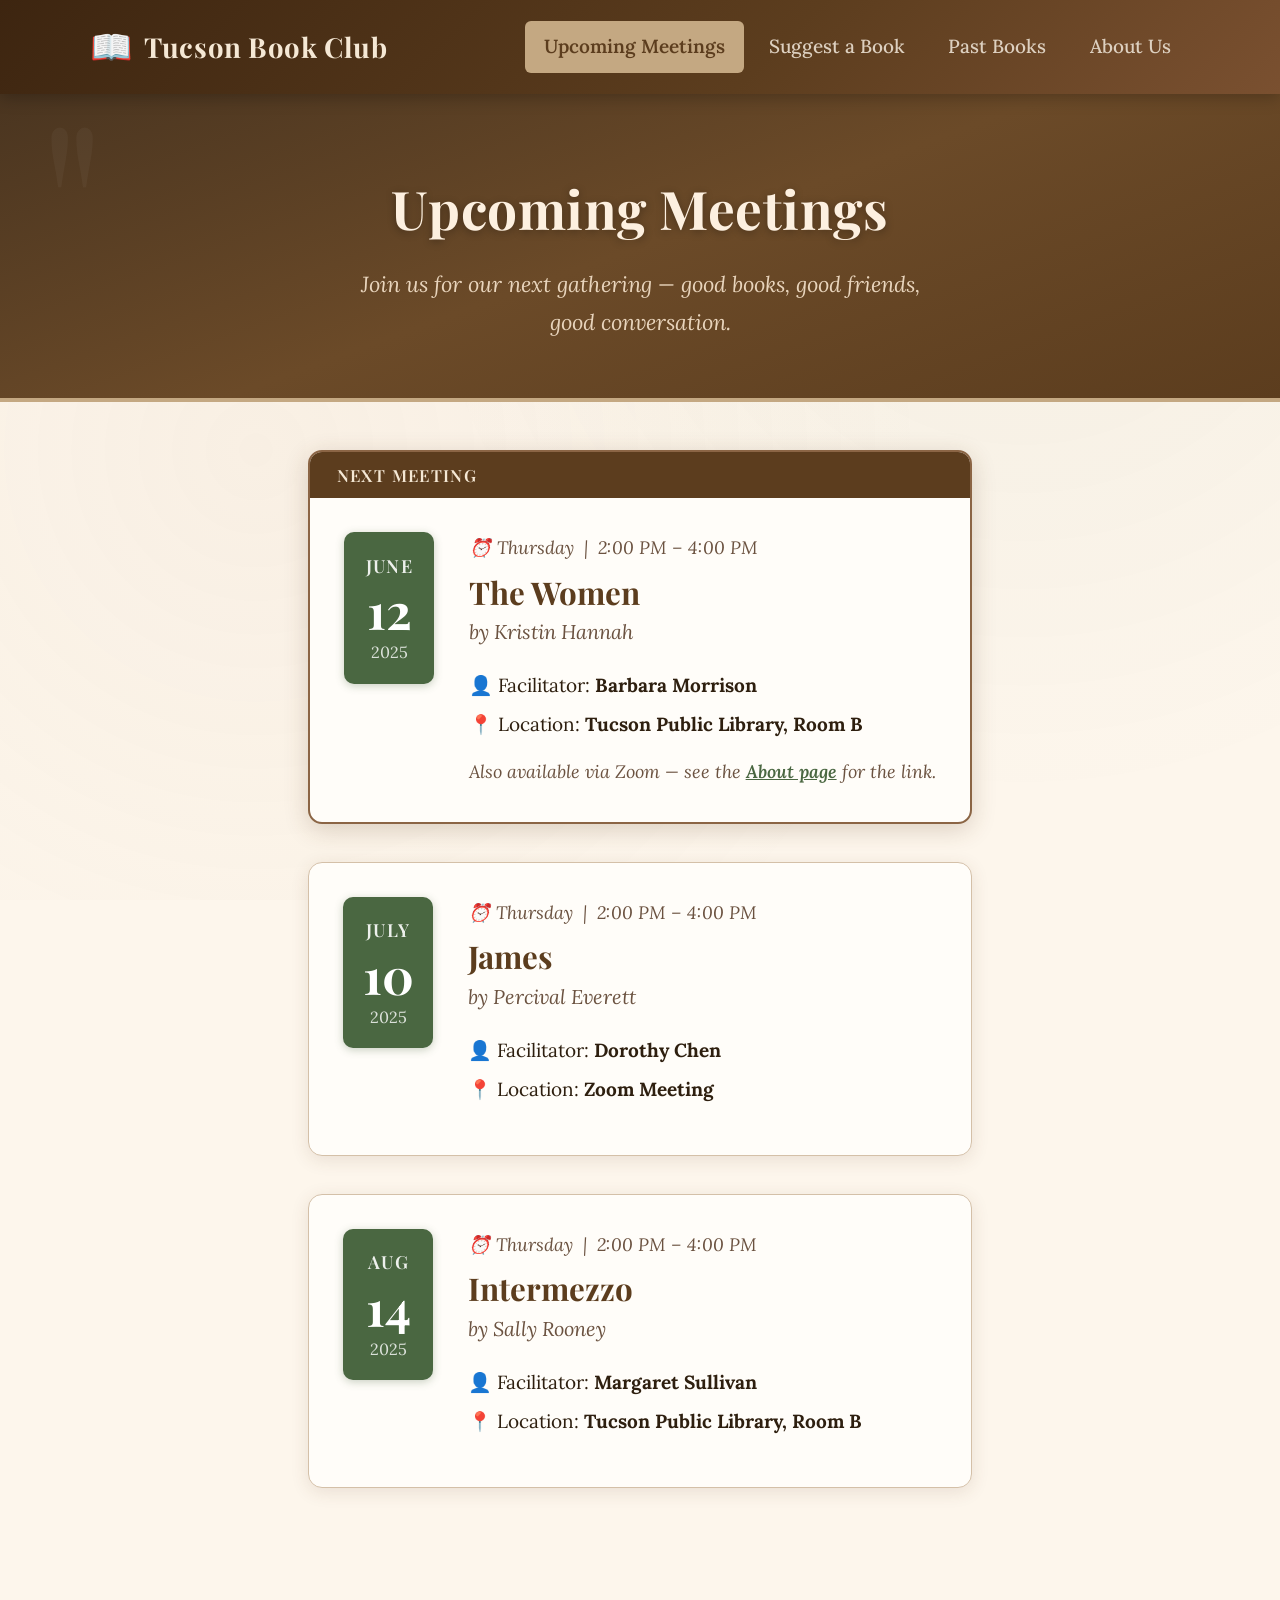
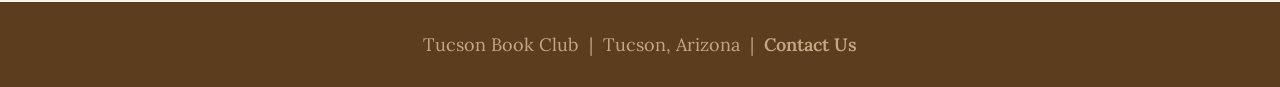
==== index.html @ 7ea1a1c6 "Update index.html" ====
<!DOCTYPE html>
<html lang="en">
<head>
  <meta charset="UTF-8" />
  <meta name="viewport" content="width=device-width, initial-scale=1.0" />
  <title>Tucson Book Club</title>
  <link rel="stylesheet" href="style.css" />
  <link href="https://fonts.googleapis.com/css2?family=Playfair+Display:wght@400;600;700&family=Lora:ital,wght@0,400;0,500;1,400&display=swap" rel="stylesheet" />
</head>
<body>

  <!-- NAVIGATION -->
  <header>
    <div class="header-inner">
      <div class="logo">
        <span class="logo-icon">📖</span>
        <span class="logo-text">Tucson Book Club</span>
      </div>
      <nav>
        <a href="index.html" class="nav-link active">Upcoming Meetings</a>
        <a href="suggest.html" class="nav-link">Suggest a Book</a>
        <a href="archive.html" class="nav-link">Past Books</a>
        <a href="about.html" class="nav-link">About Us</a>
      </nav>
    </div>
  </header>

  <!-- HERO -->
  <section class="hero">
    <h1>Upcoming Meetings</h1>
    <p class="hero-sub">Join us for our next gathering — good books, good friends, good conversation.</p>
  </section>

  <!-- MEETINGS -->
  <main class="container">

    <div class="meeting-card featured">
      <div class="meeting-badge">Next Meeting</div>
      <div class="meeting-body">
        <div class="meeting-date-block">
          <span class="meeting-month">June</span>
          <span class="meeting-day">12</span>
          <span class="meeting-year">2025</span>
        </div>
        <div class="meeting-details">
          <div class="meeting-time">⏰ Thursday &nbsp;|&nbsp; 2:00 PM – 4:00 PM</div>
          <h2 class="book-title">The Women</h2>
          <p class="book-author">by Kristin Hannah</p>
          <div class="meeting-meta">
            <span class="meta-item">👤 Facilitator: <strong>Barbara Morrison</strong></span>
            <span class="meta-item">📍 Location: <strong>Tucson Public Library, Room B</strong></span>
          </div>
          <p class="meeting-note">Also available via Zoom — see the <a href="about.html">About page</a> for the link.</p>
        </div>
      </div>
    </div>

    <div class="meeting-card">
      <div class="meeting-body">
        <div class="meeting-date-block">
          <span class="meeting-month">July</span>
          <span class="meeting-day">10</span>
          <span class="meeting-year">2025</span>
        </div>
        <div class="meeting-details">
          <div class="meeting-time">⏰ Thursday &nbsp;|&nbsp; 2:00 PM – 4:00 PM</div>
          <h2 class="book-title">James</h2>
          <p class="book-author">by Percival Everett</p>
          <div class="meeting-meta">
            <span class="meta-item">👤 Facilitator: <strong>Dorothy Chen</strong></span>
            <span class="meta-item">📍 Location: <strong>Zoom Meeting</strong></span>
          </div>
        </div>
      </div>
    </div>

    <div class="meeting-card">
      <div class="meeting-body">
        <div class="meeting-date-block">
          <span class="meeting-month">Aug</span>
          <span class="meeting-day">14</span>
          <span class="meeting-year">2025</span>
        </div>
        <div class="meeting-details">
          <div class="meeting-time">⏰ Thursday &nbsp;|&nbsp; 2:00 PM – 4:00 PM</div>
          <h2 class="book-title">Intermezzo</h2>
          <p class="book-author">by Sally Rooney</p>
          <div class="meeting-meta">
            <span class="meta-item">👤 Facilitator: <strong>Margaret Sullivan</strong></span>
            <span class="meta-item">📍 Location: <strong>Tucson Public Library, Room B</strong></span>
          </div>
        </div>
      </div>
    </div>

  </main>

  <footer>
    <p>Tucson Book Club &nbsp;|&nbsp; Tucson, Arizona &nbsp;|&nbsp; <a href="about.html">Contact Us</a></p>
  </footer>

  <script src="active-nav.js"></script>
</body>
</html>
---- style.css ----
/* =============================================
   THE PAGE TURNERS BOOK CLUB — STYLESHEET
   Warm, elegant, senior-friendly design
   Large type, high contrast, generous spacing
   ============================================= */

/* --- Google Fonts fallback --- */
@import url('https://fonts.googleapis.com/css2?family=Playfair+Display:wght@400;600;700&family=Lora:ital,wght@0,400;0,500;1,400&display=swap');

/* --- CSS Variables --- */
:root {
  --cream:       #fdf6ec;
  --warm-white:  #fffdf9;
  --tan:         #e8d9c0;
  --brown-light: #c4a882;
  --brown:       #8b6545;
  --brown-dark:  #5c3d1e;
  --green:       #4a6741;
  --green-light: #dde8db;
  --text-main:   #2e1f0f;
  --text-muted:  #6b5240;
  --border:      #d4c0a8;
  --shadow:      rgba(92, 61, 30, 0.12);
  --font-display: 'Playfair Display', Georgia, serif;
  --font-body:    'Lora', Georgia, serif;
}

/* --- Reset & Base --- */
*, *::before, *::after { box-sizing: border-box; margin: 0; padding: 0; }

html {
  font-size: 19px; /* Larger base size for seniors */
  scroll-behavior: smooth;
}

body {
  font-family: var(--font-body);
  background-color: var(--cream);
  color: var(--text-main);
  line-height: 1.75;
  min-height: 100vh;
  display: flex;
  flex-direction: column;
}

/* Background texture */
body::before {
  content: '';
  position: fixed;
  inset: 0;
  background-image:
    radial-gradient(circle at 20% 50%, rgba(196,168,130,0.08) 0%, transparent 60%),
    radial-gradient(circle at 80% 20%, rgba(74,103,65,0.05) 0%, transparent 50%);
  pointer-events: none;
  z-index: 0;
}

main, header, footer, section {
  position: relative;
  z-index: 1;
}

/* --- Header / Navigation --- */
header {
  background: var(--brown-dark);
  background-image: linear-gradient(135deg, #3d2510 0%, #5c3d1e 60%, #7a5030 100%);
  padding: 0 2rem;
  box-shadow: 0 3px 16px rgba(0,0,0,0.25);
  position: sticky;
  top: 0;
  z-index: 100;
}

.header-inner {
  max-width: 1100px;
  margin: 0 auto;
  display: flex;
  align-items: center;
  justify-content: space-between;
  gap: 1rem;
  flex-wrap: wrap;
  padding: 0.9rem 0;
}

.logo {
  display: flex;
  align-items: center;
  gap: 0.6rem;
}

.logo-icon { font-size: 1.8rem; }

.logo-text {
  font-family: var(--font-display);
  font-size: 1.45rem;
  font-weight: 700;
  color: #f5e8d5;
  letter-spacing: 0.02em;
  white-space: nowrap;
}

nav {
  display: flex;
  flex-wrap: wrap;
  gap: 0.3rem;
}

.nav-link {
  font-family: var(--font-body);
  font-size: 1rem;
  font-weight: 500;
  color: #ddd0c0;
  text-decoration: none;
  padding: 0.5rem 1rem;
  border-radius: 6px;
  transition: background 0.2s, color 0.2s;
  white-space: nowrap;
}

.nav-link:hover {
  background: rgba(255,255,255,0.15);
  color: #fff;
}

.nav-link.active {
  background: var(--brown-light);
  color: var(--brown-dark);
  font-weight: 600;
}

/* --- Hero Banner --- */
.hero {
  background: linear-gradient(160deg, #4a3520 0%, #6b4a28 50%, #5c3d1e 100%);
  color: #fdf0e0;
  text-align: center;
  padding: 3.5rem 2rem 3rem;
  border-bottom: 4px solid var(--brown-light);
  position: relative;
  overflow: hidden;
}

.hero::before {
  content: '"';
  position: absolute;
  top: -0.5rem;
  left: 2rem;
  font-family: var(--font-display);
  font-size: 12rem;
  color: rgba(255,255,255,0.04);
  line-height: 1;
  pointer-events: none;
}

.hero h1 {
  font-family: var(--font-display);
  font-size: 2.8rem;
  font-weight: 700;
  letter-spacing: 0.01em;
  margin-bottom: 0.6rem;
  text-shadow: 0 2px 8px rgba(0,0,0,0.3);
}

.hero-sub {
  font-size: 1.15rem;
  color: #e8d4bc;
  font-style: italic;
  max-width: 600px;
  margin: 0 auto;
}

/* --- Container --- */
.container {
  max-width: 900px;
  margin: 0 auto;
  padding: 2.5rem 2rem 4rem;
  flex: 1;
}

/* --- Meeting Cards --- */
.meeting-card {
  background: var(--warm-white);
  border: 1.5px solid var(--border);
  border-radius: 14px;
  margin-bottom: 2rem;
  box-shadow: 0 4px 18px var(--shadow);
  overflow: hidden;
  transition: box-shadow 0.2s, transform 0.2s;
}

.meeting-card:hover {
  box-shadow: 0 8px 28px rgba(92,61,30,0.18);
  transform: translateY(-2px);
}

.meeting-card.featured {
  border-color: var(--brown);
  border-width: 2px;
  box-shadow: 0 6px 24px rgba(92,61,30,0.2);
}

.meeting-badge {
  background: var(--brown-dark);
  color: #f5e8d5;
  font-family: var(--font-display);
  font-size: 0.88rem;
  font-weight: 600;
  letter-spacing: 0.08em;
  text-transform: uppercase;
  padding: 0.45rem 1.4rem;
}

.meeting-body {
  display: flex;
  gap: 1.8rem;
  padding: 1.8rem;
  align-items: flex-start;
}

.meeting-date-block {
  background: var(--green);
  color: white;
  border-radius: 10px;
  min-width: 90px;
  text-align: center;
  padding: 0.9rem 0.7rem;
  flex-shrink: 0;
  box-shadow: 0 2px 8px rgba(74,103,65,0.3);
}

.meeting-month {
  display: block;
  font-family: var(--font-display);
  font-size: 0.95rem;
  font-weight: 600;
  text-transform: uppercase;
  letter-spacing: 0.08em;
  opacity: 0.9;
}

.meeting-day {
  display: block;
  font-family: var(--font-display);
  font-size: 2.6rem;
  font-weight: 700;
  line-height: 1;
  margin: 0.2rem 0;
}

.meeting-year {
  display: block;
  font-size: 0.85rem;
  opacity: 0.8;
}

.meeting-details { flex: 1; }

.meeting-time {
  font-size: 0.95rem;
  color: var(--text-muted);
  margin-bottom: 0.5rem;
  font-style: italic;
}

.book-title {
  font-family: var(--font-display);
  font-size: 1.65rem;
  font-weight: 700;
  color: var(--brown-dark);
  line-height: 1.2;
  margin-bottom: 0.2rem;
}

.book-author {
  font-size: 1.05rem;
  color: var(--text-muted);
  font-style: italic;
  margin-bottom: 1rem;
}

.meeting-meta {
  display: flex;
  flex-direction: column;
  gap: 0.3rem;
  margin-bottom: 0.8rem;
}

.meta-item {
  font-size: 1rem;
  color: var(--text-main);
}

.meeting-note {
  font-size: 0.95rem;
  color: var(--text-muted);
  font-style: italic;
}

.meeting-note a {
  color: var(--green);
  font-weight: 600;
}

/* --- Suggest Form --- */
.form-card {
  background: var(--warm-white);
  border: 1.5px solid var(--border);
  border-radius: 14px;
  padding: 2.5rem;
  box-shadow: 0 4px 18px var(--shadow);
  margin-bottom: 3rem;
}

.form-intro {
  font-size: 1.05rem;
  color: var(--text-muted);
  margin-bottom: 2rem;
  padding-bottom: 1.5rem;
  border-bottom: 1px solid var(--border);
}

.required-star { color: #b33; font-weight: 700; }

.form-group {
  margin-bottom: 1.6rem;
}

label {
  display: block;
  font-size: 1.05rem;
  font-weight: 600;
  color: var(--brown-dark);
  margin-bottom: 0.5rem;
  font-family: var(--font-display);
}

input[type="text"],
textarea {
  width: 100%;
  padding: 0.85rem 1.1rem;
  font-family: var(--font-body);
  font-size: 1.05rem;
  color: var(--text-main);
  background: var(--cream);
  border: 2px solid var(--border);
  border-radius: 8px;
  transition: border-color 0.2s, box-shadow 0.2s;
  line-height: 1.6;
}

input[type="text"]:focus,
textarea:focus {
  outline: none;
  border-color: var(--brown);
  box-shadow: 0 0 0 3px rgba(139,101,69,0.15);
}

textarea { resize: vertical; }

.btn-primary {
  display: inline-block;
  background: var(--brown-dark);
  color: #f5e8d5;
  font-family: var(--font-display);
  font-size: 1.15rem;
  font-weight: 600;
  padding: 0.9rem 2.2rem;
  border: none;
  border-radius: 8px;
  cursor: pointer;
  transition: background 0.2s, transform 0.15s, box-shadow 0.2s;
  box-shadow: 0 3px 10px rgba(92,61,30,0.25);
  letter-spacing: 0.02em;
}

.btn-primary:hover {
  background: #3d2510;
  transform: translateY(-1px);
  box-shadow: 0 5px 16px rgba(92,61,30,0.3);
}

.btn-secondary {
  display: inline-block;
  background: var(--green);
  color: white;
  font-family: var(--font-display);
  font-size: 1.05rem;
  font-weight: 600;
  padding: 0.75rem 1.8rem;
  border: none;
  border-radius: 8px;
  cursor: pointer;
  margin-top: 1rem;
  transition: background 0.2s;
}

.btn-secondary:hover { background: var(--green-dark, #3a5632); }

/* Success box */
.success-box {
  text-align: center;
  padding: 2rem 1rem;
}
.success-icon { font-size: 3rem; margin-bottom: 0.5rem; }
.success-box h2 {
  font-family: var(--font-display);
  font-size: 1.8rem;
  color: var(--brown-dark);
  margin-bottom: 0.6rem;
}
.success-box p { font-size: 1.05rem; color: var(--text-muted); }

/* Suggestions list */
.suggestions-section { margin-top: 1rem; }

.section-title {
  font-family: var(--font-display);
  font-size: 1.6rem;
  color: var(--brown-dark);
  margin-bottom: 0.5rem;
}

.section-note {
  color: var(--text-muted);
  font-style: italic;
  margin-bottom: 1.5rem;
  font-size: 1rem;
}

.suggestion-item {
  background: var(--warm-white);
  border: 1.5px solid var(--border);
  border-radius: 10px;
  padding: 1.2rem 1.5rem;
  margin-bottom: 1rem;
  box-shadow: 0 2px 8px var(--shadow);
}

.suggestion-item h3 {
  font-family: var(--font-display);
  font-size: 1.2rem;
  color: var(--brown-dark);
  margin-bottom: 0.2rem;
}

.suggestion-item .s-author {
  font-style: italic;
  color: var(--text-muted);
  margin-bottom: 0.4rem;
}

.suggestion-item .s-notes {
  font-size: 0.95rem;
  color: var(--text-main);
  border-top: 1px solid var(--border);
  padding-top: 0.6rem;
  margin-top: 0.6rem;
}

.suggestion-item .s-suggested-by {
  font-size: 0.88rem;
  color: var(--text-muted);
  margin-top: 0.4rem;
}

/* --- Archive --- */
.archive-year-group { margin-bottom: 3rem; }

.year-heading {
  font-family: var(--font-display);
  font-size: 2rem;
  color: var(--brown-dark);
  border-bottom: 3px solid var(--brown-light);
  padding-bottom: 0.5rem;
  margin-bottom: 1.5rem;
}

.archive-grid {
  display: grid;
  grid-template-columns: repeat(auto-fill, minmax(260px, 1fr));
  gap: 1.2rem;
}

.archive-card {
  background: var(--warm-white);
  border: 1.5px solid var(--border);
  border-radius: 12px;
  padding: 1.4rem 1.6rem;
  box-shadow: 0 2px 10px var(--shadow);
  transition: box-shadow 0.2s, transform 0.2s;
}

.archive-card:hover {
  box-shadow: 0 5px 18px rgba(92,61,30,0.18);
  transform: translateY(-2px);
}

.archive-month {
  font-size: 0.88rem;
  text-transform: uppercase;
  letter-spacing: 0.07em;
  color: var(--green);
  font-weight: 600;
  margin-bottom: 0.4rem;
}

.archive-title {
  font-family: var(--font-display);
  font-size: 1.15rem;
  color: var(--brown-dark);
  margin-bottom: 0.2rem;
  line-height: 1.3;
}

.archive-author {
  font-style: italic;
  color: var(--text-muted);
  font-size: 0.95rem;
  margin-bottom: 0.5rem;
}

.archive-facilitator {
  font-size: 0.88rem;
  color: var(--text-muted);
  border-top: 1px solid var(--border);
  padding-top: 0.5rem;
  margin-top: 0.5rem;
}

/* --- About Page --- */
.about-section {
  margin-bottom: 3rem;
}

.about-text p {
  margin-bottom: 1.1rem;
  font-size: 1.05rem;
  max-width: 760px;
  line-height: 1.85;
}

/* Zoom card */
.zoom-card {
  background: linear-gradient(135deg, #4a6741, #3a5632);
  color: white;
  border-radius: 14px;
  padding: 2rem 2.2rem;
  display: flex;
  align-items: center;
  gap: 1.8rem;
  margin-bottom: 3rem;
  box-shadow: 0 6px 20px rgba(74,103,65,0.3);
}

.zoom-icon { font-size: 3rem; flex-shrink: 0; }

.zoom-info h2 {
  font-family: var(--font-display);
  font-size: 1.5rem;
  margin-bottom: 0.4rem;
}

.zoom-info p {
  font-size: 1rem;
  opacity: 0.9;
  margin-bottom: 1rem;
}

.zoom-link-btn {
  display: inline-block;
  background: white;
  color: #3a5632;
  font-family: var(--font-display);
  font-size: 1.05rem;
  font-weight: 700;
  padding: 0.75rem 1.6rem;
  border-radius: 8px;
  text-decoration: none;
  transition: background 0.2s, transform 0.15s;
  box-shadow: 0 2px 8px rgba(0,0,0,0.15);
}

.zoom-link-btn:hover {
  background: #f0fde8;
  transform: translateY(-1px);
}

.zoom-id {
  margin-top: 0.8rem !important;
  font-size: 0.95rem !important;
  opacity: 0.85;
}

/* Contact grid */
.contact-grid {
  display: grid;
  grid-template-columns: repeat(auto-fill, minmax(250px, 1fr));
  gap: 1.5rem;
  margin-top: 1.5rem;
}

.contact-card {
  background: var(--warm-white);
  border: 1.5px solid var(--border);
  border-radius: 14px;
  padding: 1.8rem;
  text-align: center;
  box-shadow: 0 4px 14px var(--shadow);
  transition: box-shadow 0.2s, transform 0.2s;
}

.contact-card:hover {
  box-shadow: 0 6px 22px rgba(92,61,30,0.18);
  transform: translateY(-2px);
}

.contact-avatar {
  width: 68px;
  height: 68px;
  background: var(--brown-dark);
  color: #f5e8d5;
  border-radius: 50%;
  display: flex;
  align-items: center;
  justify-content: center;
  font-family: var(--font-display);
  font-size: 1.4rem;
  font-weight: 700;
  margin: 0 auto 1rem;
  box-shadow: 0 3px 10px rgba(92,61,30,0.25);
}

.contact-name {
  font-family: var(--font-display);
  font-size: 1.2rem;
  color: var(--brown-dark);
  margin-bottom: 0.2rem;
}

.contact-role {
  font-size: 0.9rem;
  color: var(--text-muted);
  font-style: italic;
  margin-bottom: 0.8rem;
}

.contact-email {
  display: block;
  color: var(--green);
  font-weight: 600;
  text-decoration: none;
  font-size: 0.95rem;
  word-break: break-all;
  margin-bottom: 0.4rem;
}

.contact-email:hover { text-decoration: underline; }

.contact-phone {
  font-size: 1rem;
  color: var(--text-main);
  margin-top: 0.3rem;
}

/* --- Footer --- */
footer {
  background: var(--brown-dark);
  color: #c4a882;
  text-align: center;
  padding: 1.4rem 2rem;
  font-size: 0.95rem;
  margin-top: auto;
}

footer a {
  color: var(--brown-light);
  text-decoration: none;
  font-weight: 600;
}

footer a:hover { text-decoration: underline; }

/* --- Links --- */
a { color: var(--brown); }

/* --- Responsive --- */
@media (max-width: 700px) {
  html { font-size: 18px; }

  .header-inner { flex-direction: column; align-items: flex-start; }

  nav { gap: 0.2rem; }
  .nav-link { font-size: 0.92rem; padding: 0.45rem 0.75rem; }

  .hero h1 { font-size: 2rem; }

  .meeting-body { flex-direction: column; gap: 1rem; }
  .meeting-date-block { min-width: unset; width: 90px; }

  .zoom-card { flex-direction: column; text-align: center; }

  .form-card { padding: 1.5rem; }

  .container { padding: 1.5rem 1rem 3rem; }
}

@media (max-width: 480px) {
  .logo-text { font-size: 1.2rem; }
  .hero h1 { font-size: 1.7rem; }
}
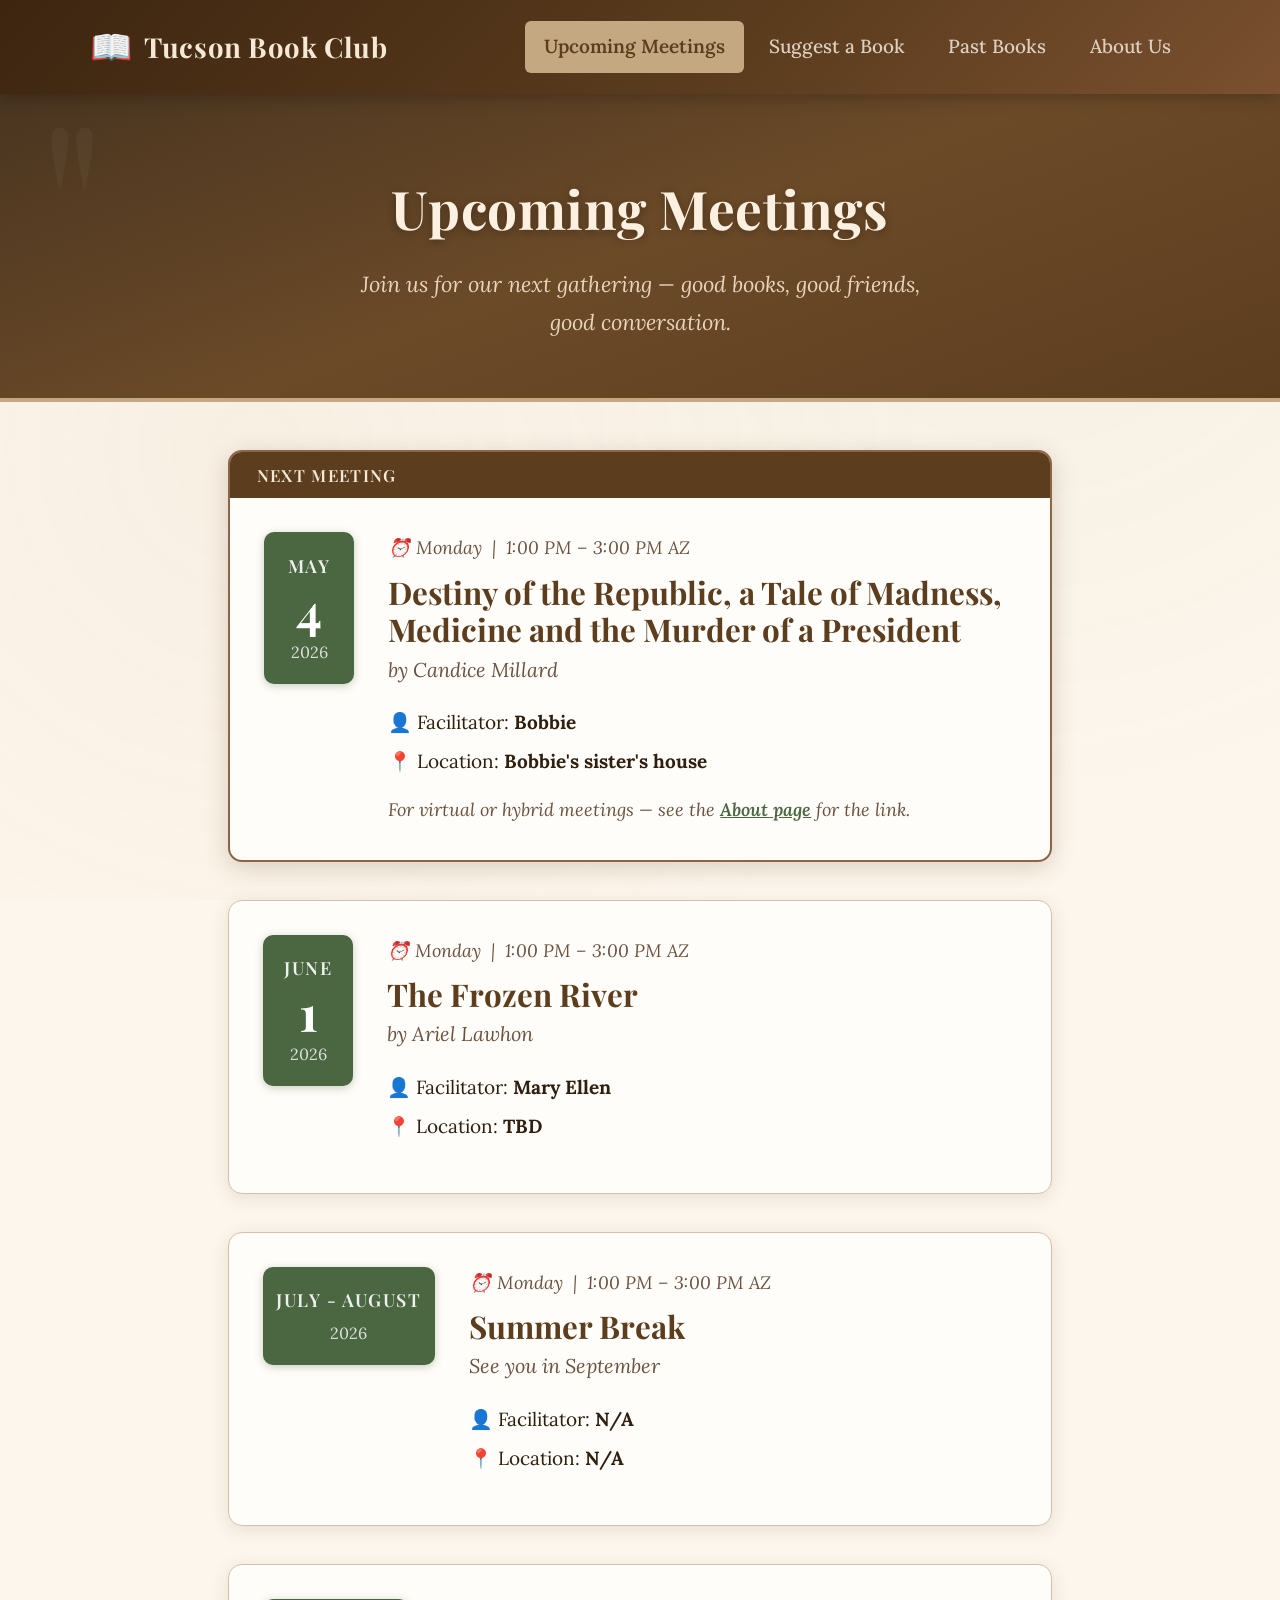
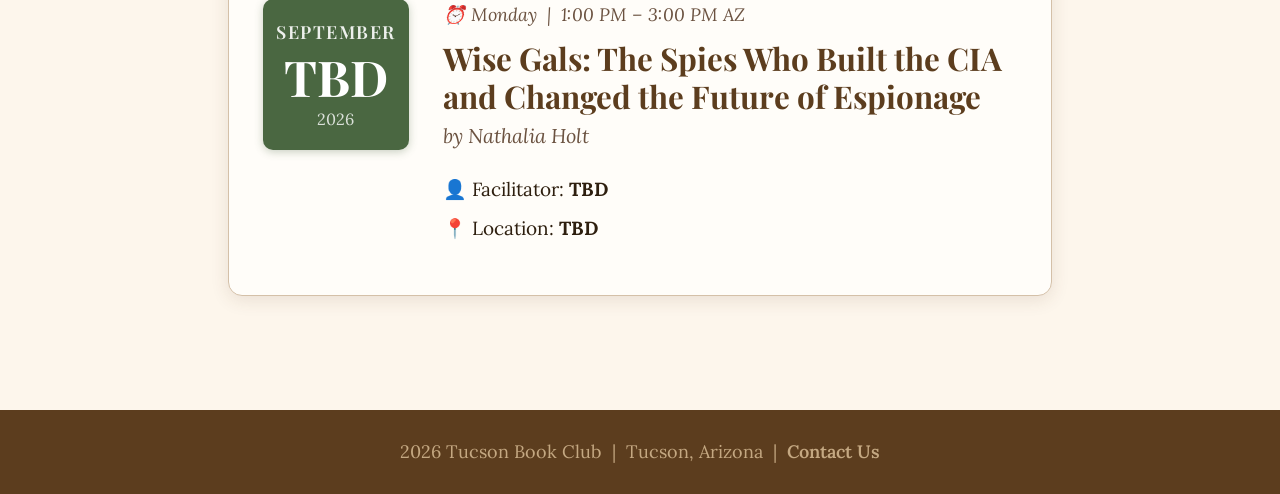
==== commit 88fe3f07: "Added Books to index.html" ====
--- a/index.html
+++ b/index.html
@@ -38,19 +38,19 @@
       <div class="meeting-badge">Next Meeting</div>
       <div class="meeting-body">
         <div class="meeting-date-block">
-          <span class="meeting-month">June</span>
-          <span class="meeting-day">12</span>
-          <span class="meeting-year">2025</span>
+          <span class="meeting-month">May</span>
+          <span class="meeting-day">4</span>
+          <span class="meeting-year">2026</span>
         </div>
         <div class="meeting-details">
-          <div class="meeting-time">⏰ Thursday &nbsp;|&nbsp; 2:00 PM – 4:00 PM</div>
-          <h2 class="book-title">The Women</h2>
-          <p class="book-author">by Kristin Hannah</p>
+          <div class="meeting-time">⏰ Monday &nbsp;|&nbsp; 1:00 PM – 3:00 PM AZ</div>
+          <h2 class="book-title">Destiny of the Republic, a Tale of Madness, Medicine and the Murder of a President</h2>
+          <p class="book-author">by Candice Millard</p>
           <div class="meeting-meta">
-            <span class="meta-item">👤 Facilitator: <strong>Barbara Morrison</strong></span>
-            <span class="meta-item">📍 Location: <strong>Tucson Public Library, Room B</strong></span>
+            <span class="meta-item">👤 Facilitator: <strong>Bobbie</strong></span>
+            <span class="meta-item">📍 Location: <strong>Bobbie's sister's house</strong></span>
           </div>
-          <p class="meeting-note">Also available via Zoom — see the <a href="about.html">About page</a> for the link.</p>
+          <p class="meeting-note">For virtual or hybrid meetings — see the <a href="about.html">About page</a> for the link.</p>
         </div>
       </div>
     </div>
@@ -58,17 +58,17 @@
     <div class="meeting-card">
       <div class="meeting-body">
         <div class="meeting-date-block">
-          <span class="meeting-month">July</span>
-          <span class="meeting-day">10</span>
-          <span class="meeting-year">2025</span>
+          <span class="meeting-month">June</span>
+          <span class="meeting-day">1</span>
+          <span class="meeting-year">2026</span>
         </div>
         <div class="meeting-details">
-          <div class="meeting-time">⏰ Thursday &nbsp;|&nbsp; 2:00 PM – 4:00 PM</div>
-          <h2 class="book-title">James</h2>
-          <p class="book-author">by Percival Everett</p>
+          <div class="meeting-time">⏰ Monday &nbsp;|&nbsp; 1:00 PM – 3:00 PM AZ</div>
+          <h2 class="book-title">The Frozen River</h2>
+          <p class="book-author">by Ariel Lawhon</p>
           <div class="meeting-meta">
-            <span class="meta-item">👤 Facilitator: <strong>Dorothy Chen</strong></span>
-            <span class="meta-item">📍 Location: <strong>Zoom Meeting</strong></span>
+            <span class="meta-item">👤 Facilitator: <strong>Mary Ellen</strong></span>
+            <span class="meta-item">📍 Location: <strong>TBD</strong></span>
           </div>
         </div>
       </div>
@@ -77,26 +77,45 @@
     <div class="meeting-card">
       <div class="meeting-body">
         <div class="meeting-date-block">
-          <span class="meeting-month">Aug</span>
-          <span class="meeting-day">14</span>
-          <span class="meeting-year">2025</span>
+          <span class="meeting-month">July - August</span>
+          <span class="meeting-day"></span>
+          <span class="meeting-year">2026</span>
         </div>
         <div class="meeting-details">
-          <div class="meeting-time">⏰ Thursday &nbsp;|&nbsp; 2:00 PM – 4:00 PM</div>
-          <h2 class="book-title">Intermezzo</h2>
-          <p class="book-author">by Sally Rooney</p>
+          <div class="meeting-time">⏰ Monday &nbsp;|&nbsp; 1:00 PM – 3:00 PM AZ</div>
+          <h2 class="book-title">Summer Break</h2>
+          <p class="book-author"> See you in September</p>
           <div class="meeting-meta">
-            <span class="meta-item">👤 Facilitator: <strong>Margaret Sullivan</strong></span>
-            <span class="meta-item">📍 Location: <strong>Tucson Public Library, Room B</strong></span>
+            <span class="meta-item">👤 Facilitator: <strong>N/A</strong></span>
+            <span class="meta-item">📍 Location: <strong>N/A</strong></span>
           </div>
         </div>
       </div>
     </div>
 
+     <div class="meeting-card">
+      <div class="meeting-body">
+        <div class="meeting-date-block">
+          <span class="meeting-month">September</span>
+          <span class="meeting-day">TBD</span>
+          <span class="meeting-year">2026</span>
+        </div>
+        <div class="meeting-details">
+          <div class="meeting-time">⏰ Monday &nbsp;|&nbsp; 1:00 PM – 3:00 PM AZ</div>
+          <h2 class="book-title">Wise Gals: The Spies Who Built the CIA and Changed the Future of Espionage</h2>
+          <p class="book-author">by Nathalia Holt</p>
+          <div class="meeting-meta">
+            <span class="meta-item">👤 Facilitator: <strong>TBD</strong></span>
+            <span class="meta-item">📍 Location: <strong>TBD</strong></span>
+          </div>
+        </div>
+      </div>
+    </div>
+    
   </main>
 
   <footer>
-    <p>Tucson Book Club &nbsp;|&nbsp; Tucson, Arizona &nbsp;|&nbsp; <a href="about.html">Contact Us</a></p>
+    <p>2026 Tucson Book Club &nbsp;|&nbsp; Tucson, Arizona &nbsp;|&nbsp; <a href="about.html">Contact Us</a></p>
   </footer>
 
   <script src="active-nav.js"></script>
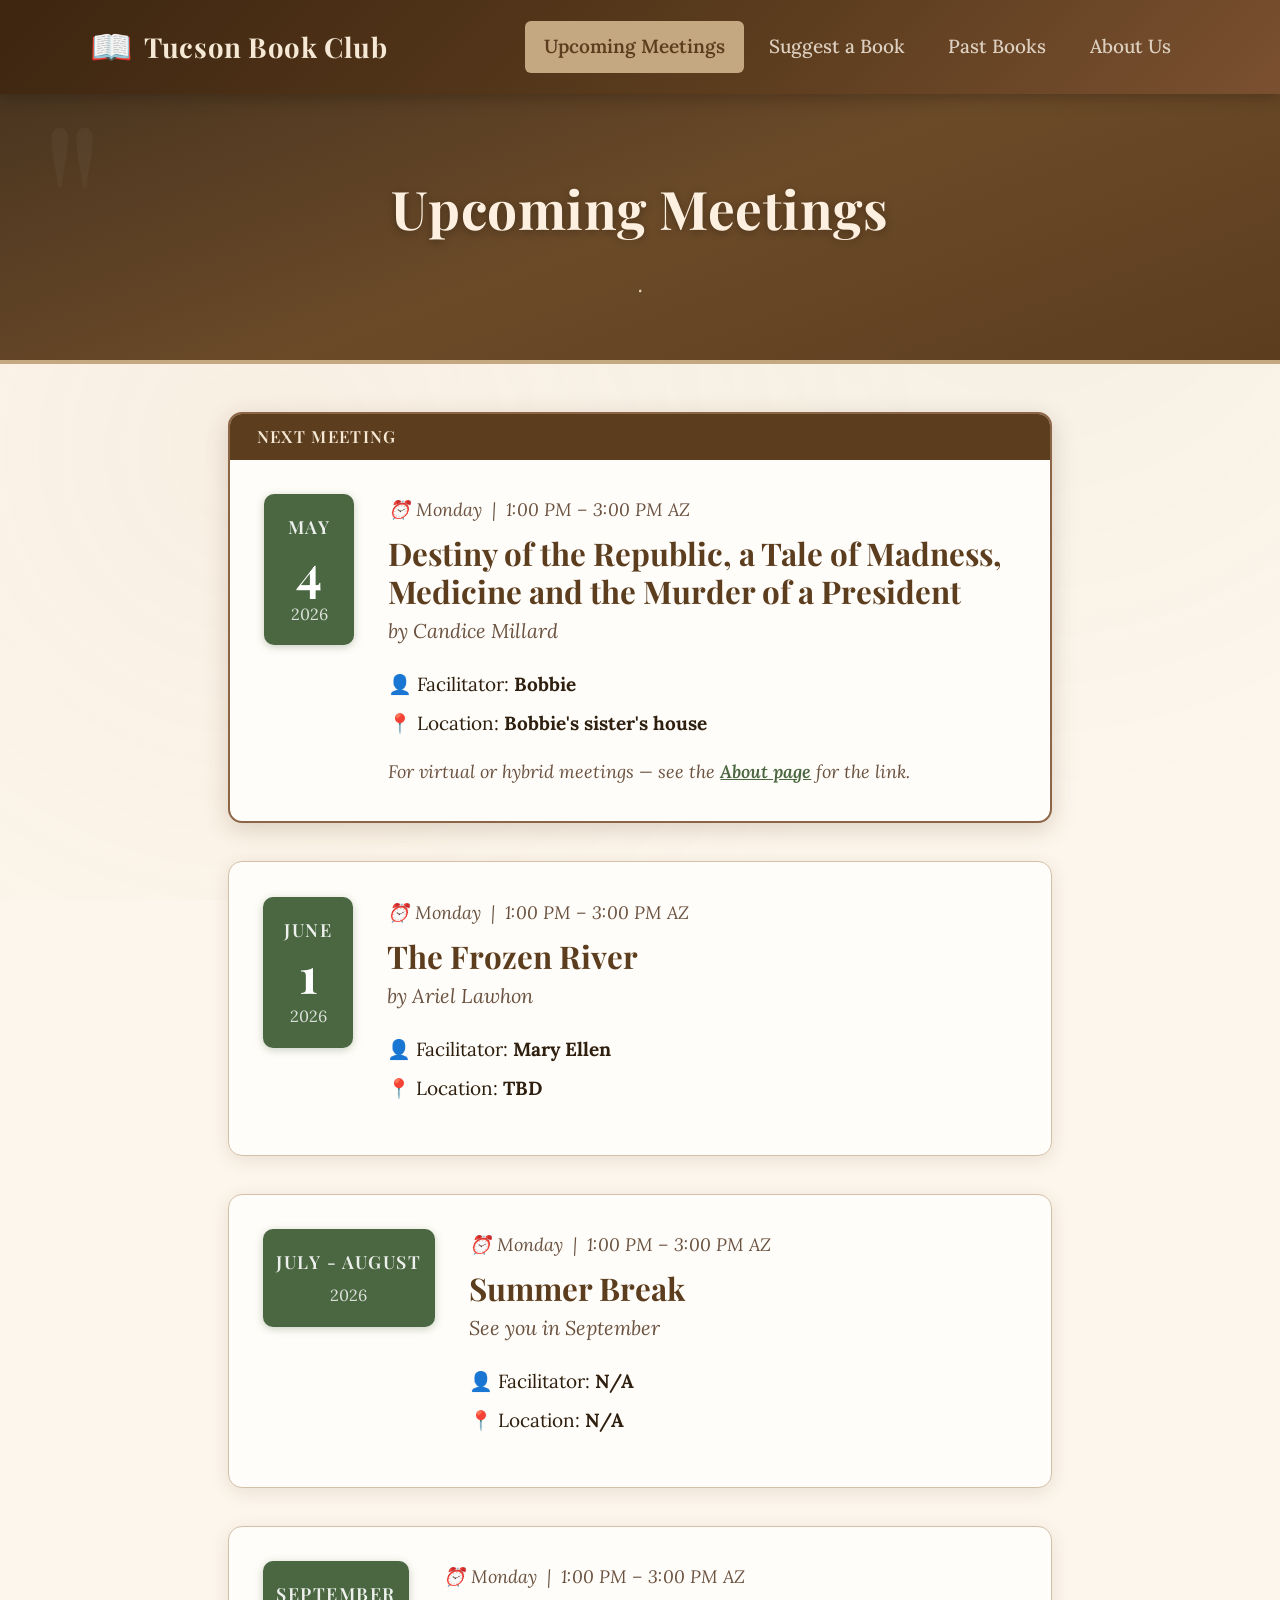
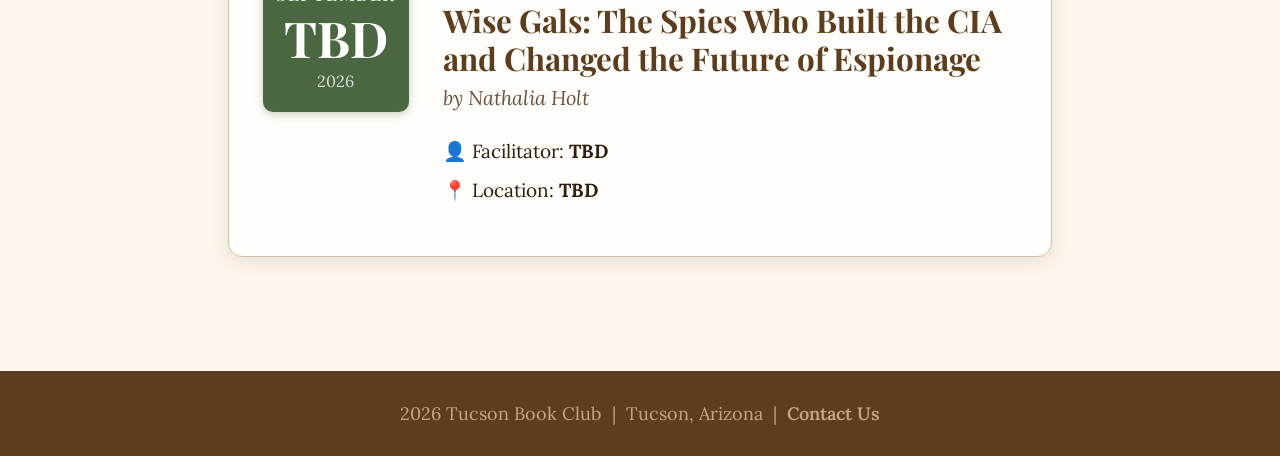
==== commit d912c27c: "Update index.html" ====
--- a/index.html
+++ b/index.html
@@ -28,7 +28,7 @@
   <!-- HERO -->
   <section class="hero">
     <h1>Upcoming Meetings</h1>
-    <p class="hero-sub">Join us for our next gathering — good books, good friends, good conversation.</p>
+    <p class="hero-sub">.</p>
   </section>
 
   <!-- MEETINGS -->
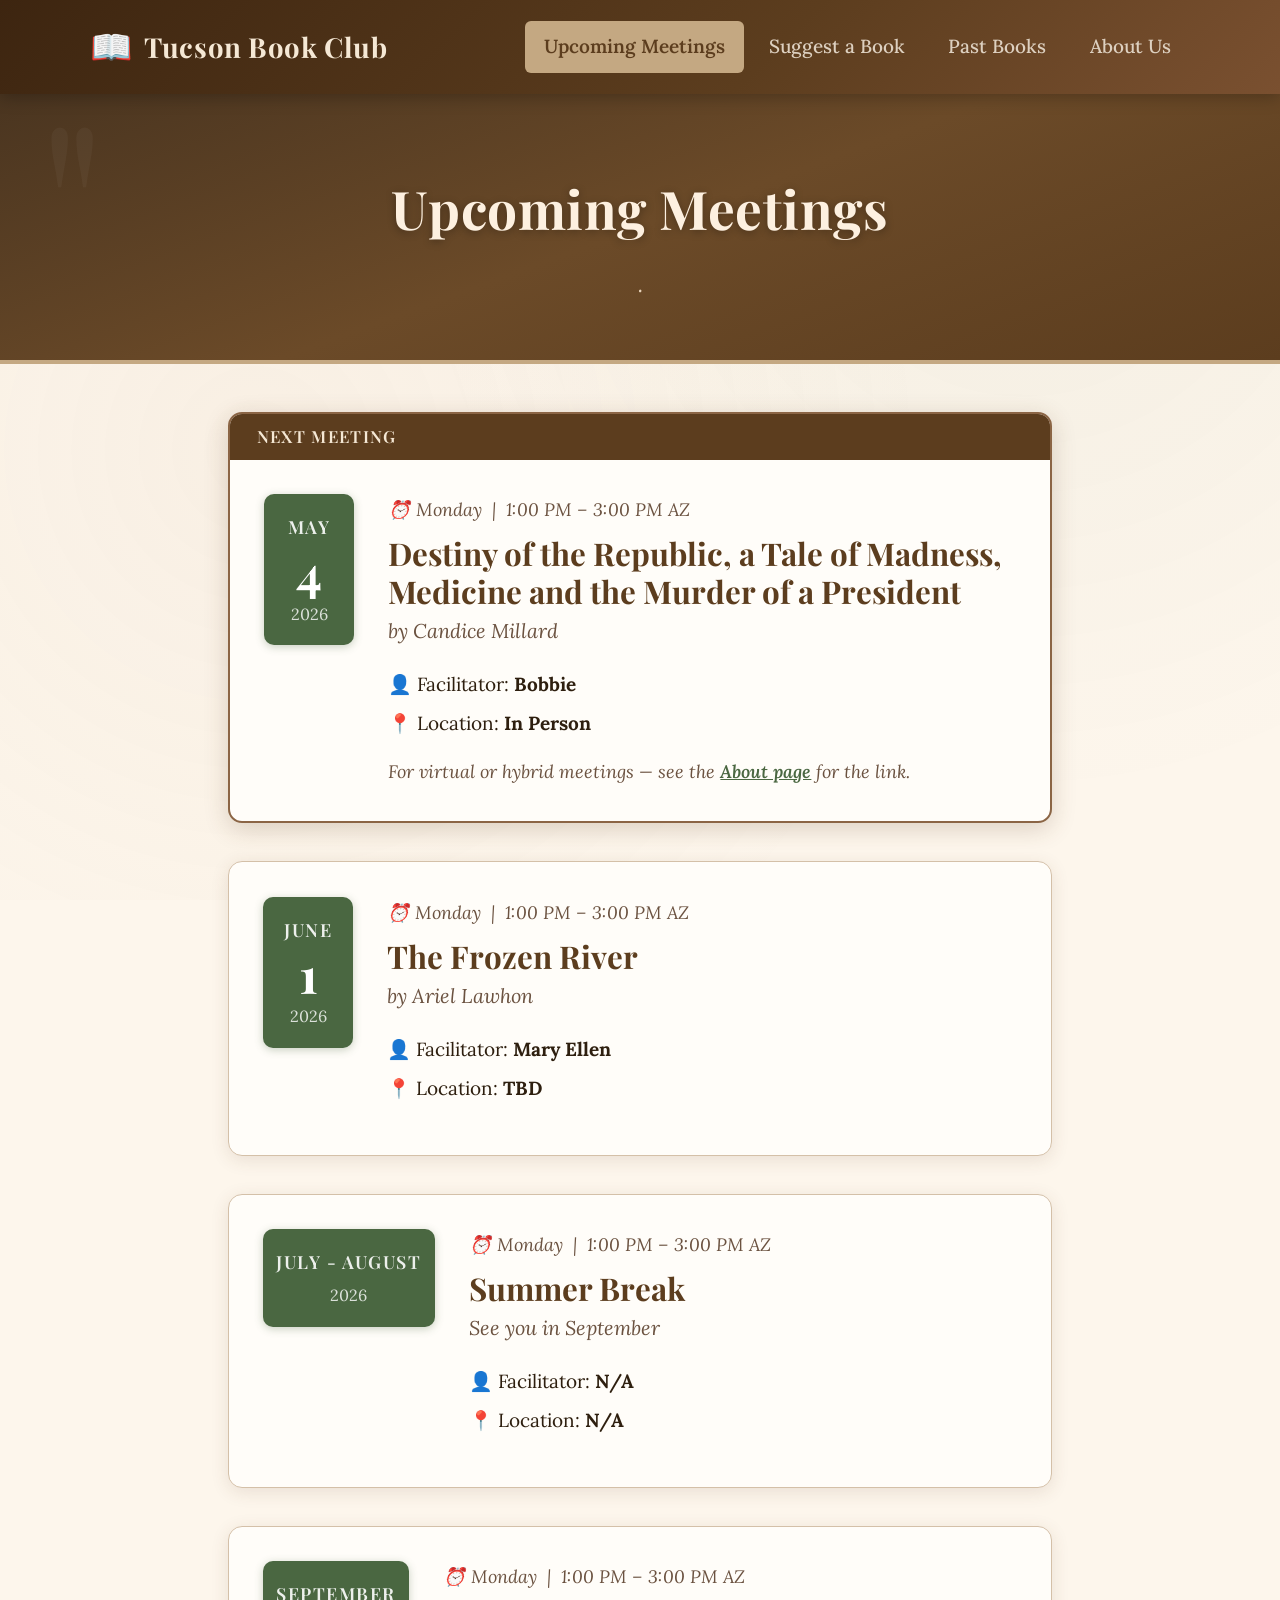
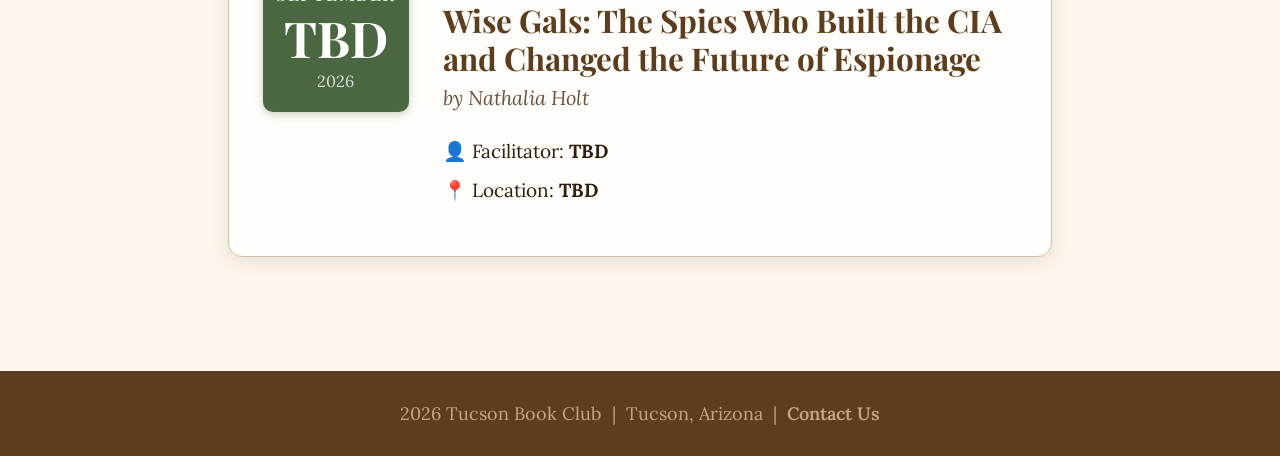
==== commit 0e2160fa: "Update index.html" ====
--- a/index.html
+++ b/index.html
@@ -48,7 +48,7 @@
           <p class="book-author">by Candice Millard</p>
           <div class="meeting-meta">
             <span class="meta-item">👤 Facilitator: <strong>Bobbie</strong></span>
-            <span class="meta-item">📍 Location: <strong>Bobbie's sister's house</strong></span>
+            <span class="meta-item">📍 Location: <strong>In Person</strong></span>
           </div>
           <p class="meeting-note">For virtual or hybrid meetings — see the <a href="about.html">About page</a> for the link.</p>
         </div>
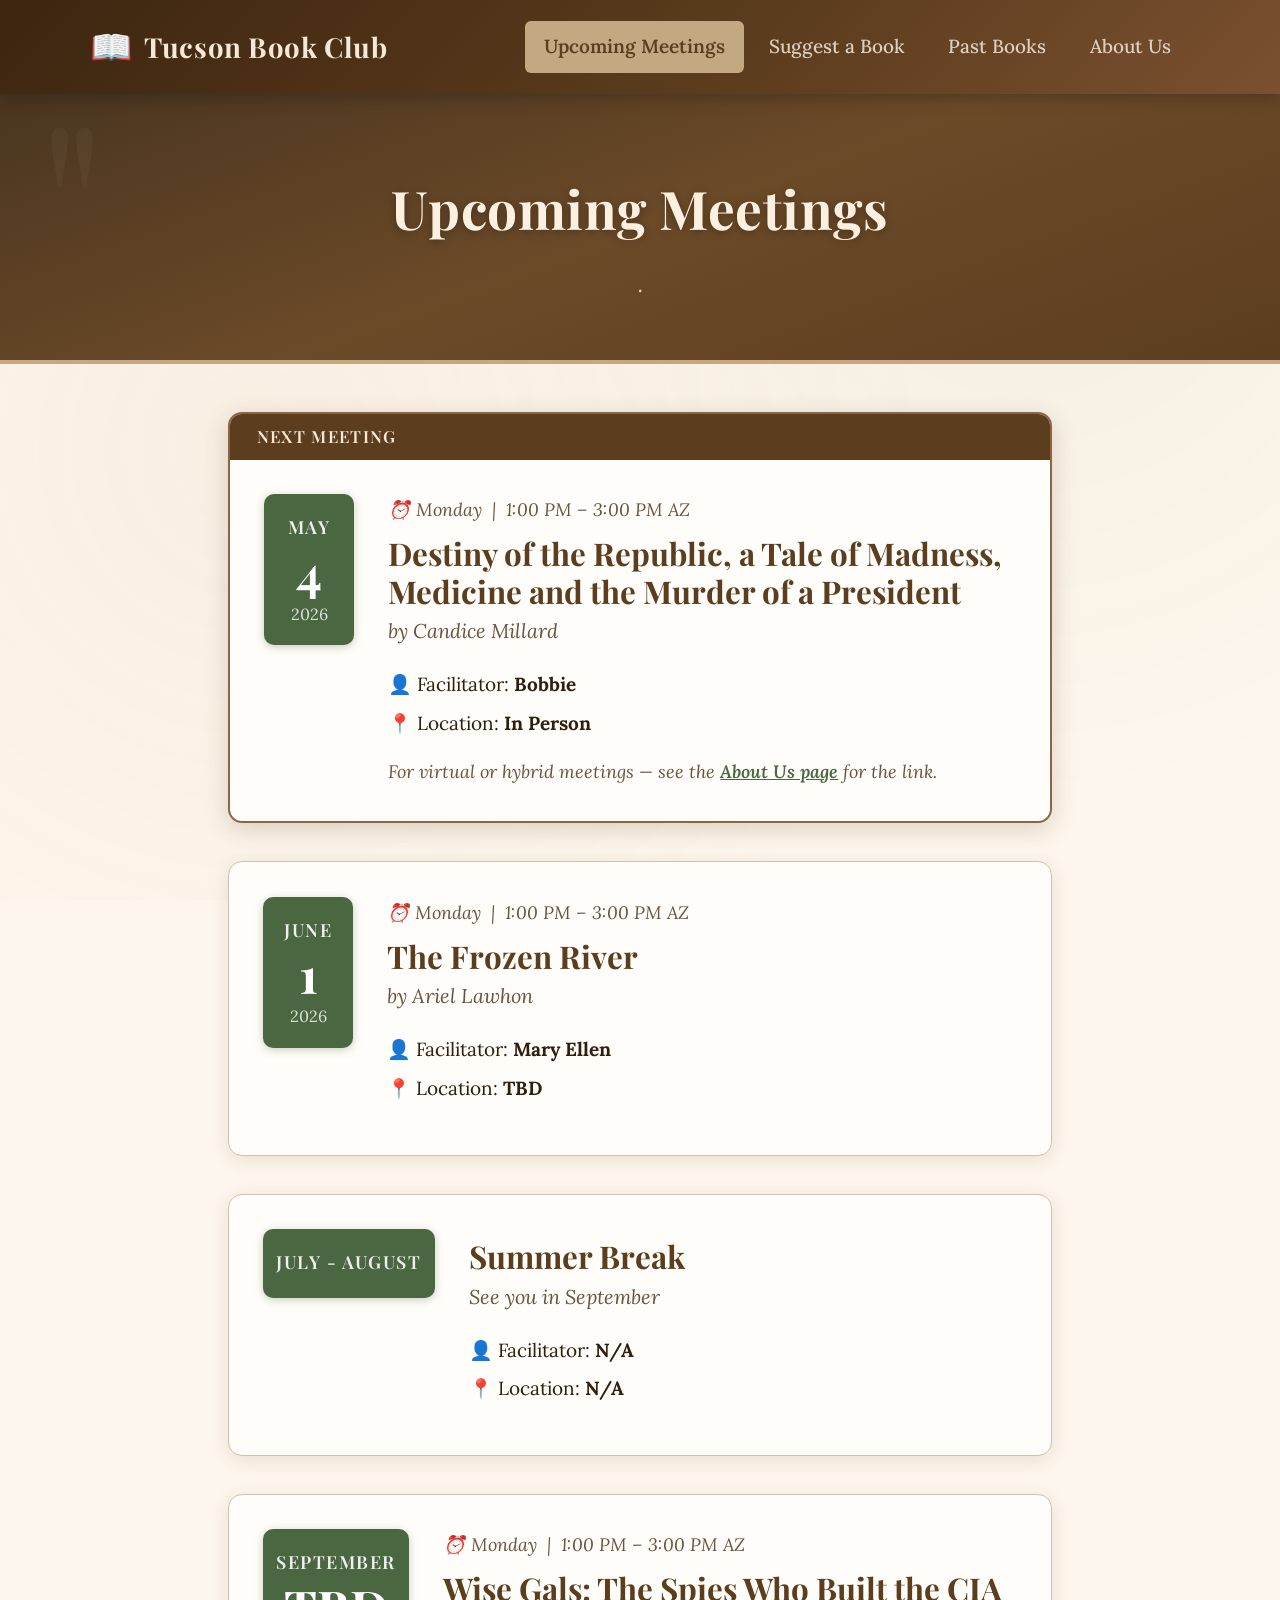
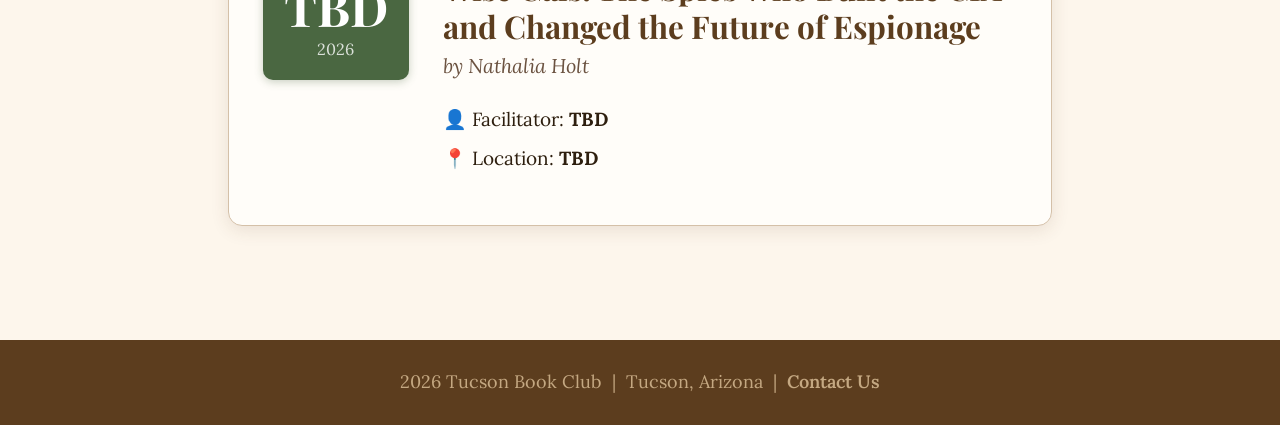
==== commit 1d395c5d: "Update index.html" ====
--- a/index.html
+++ b/index.html
@@ -50,7 +50,7 @@
             <span class="meta-item">👤 Facilitator: <strong>Bobbie</strong></span>
             <span class="meta-item">📍 Location: <strong>In Person</strong></span>
           </div>
-          <p class="meeting-note">For virtual or hybrid meetings — see the <a href="about.html">About page</a> for the link.</p>
+          <p class="meeting-note">For virtual or hybrid meetings — see the <a href="about.html">About Us page</a> for the link.</p>
         </div>
       </div>
     </div>
@@ -79,10 +79,10 @@
         <div class="meeting-date-block">
           <span class="meeting-month">July - August</span>
           <span class="meeting-day"></span>
-          <span class="meeting-year">2026</span>
+          <span class="meeting-year"></span>
         </div>
         <div class="meeting-details">
-          <div class="meeting-time">⏰ Monday &nbsp;|&nbsp; 1:00 PM – 3:00 PM AZ</div>
+          <div class="meeting-time"></div>
           <h2 class="book-title">Summer Break</h2>
           <p class="book-author"> See you in September</p>
           <div class="meeting-meta">
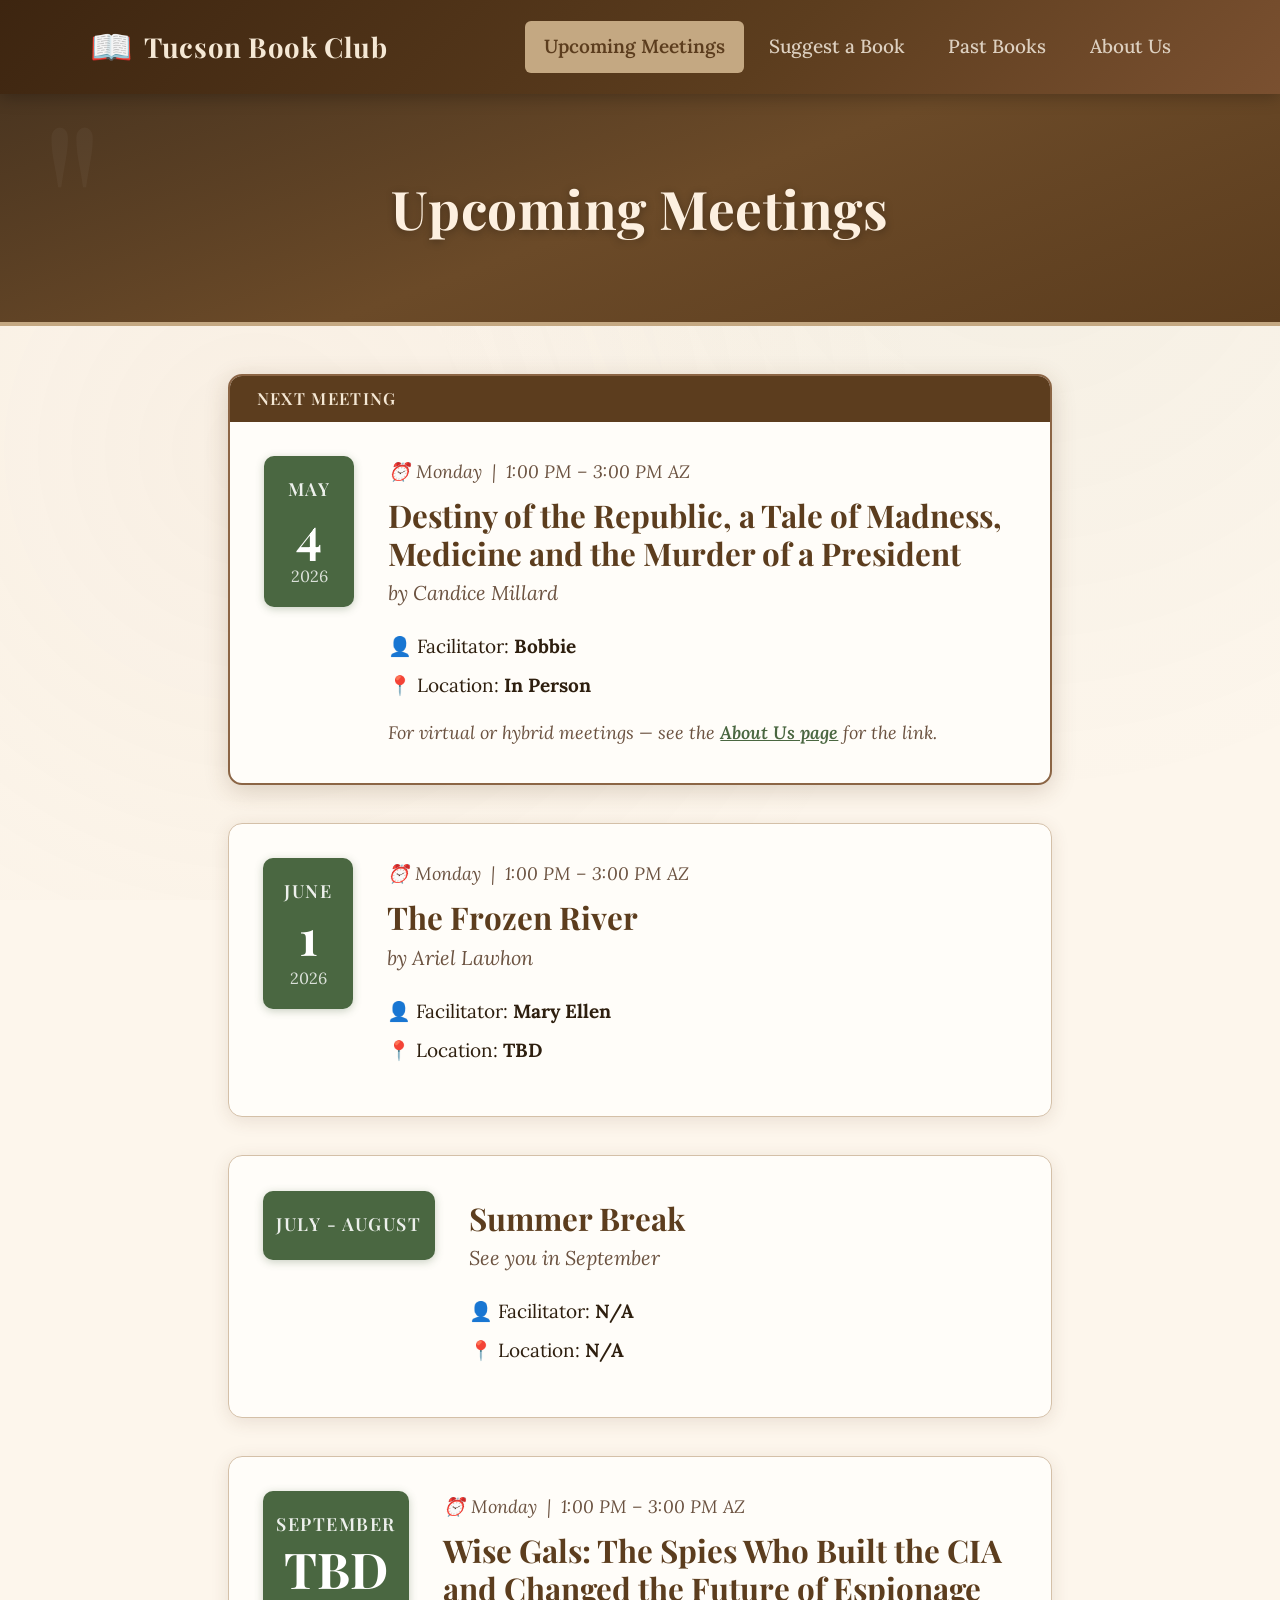
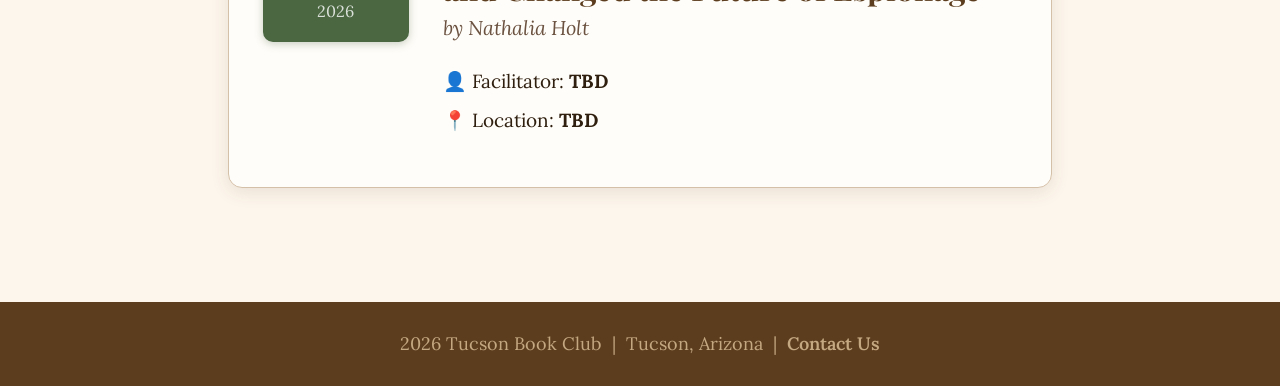
==== commit 54a89563: "Update index.html" ====
--- a/index.html
+++ b/index.html
@@ -28,7 +28,7 @@
   <!-- HERO -->
   <section class="hero">
     <h1>Upcoming Meetings</h1>
-    <p class="hero-sub">.</p>
+   <!-- <p class="hero-sub"></p> -->
   </section>
 
   <!-- MEETINGS -->
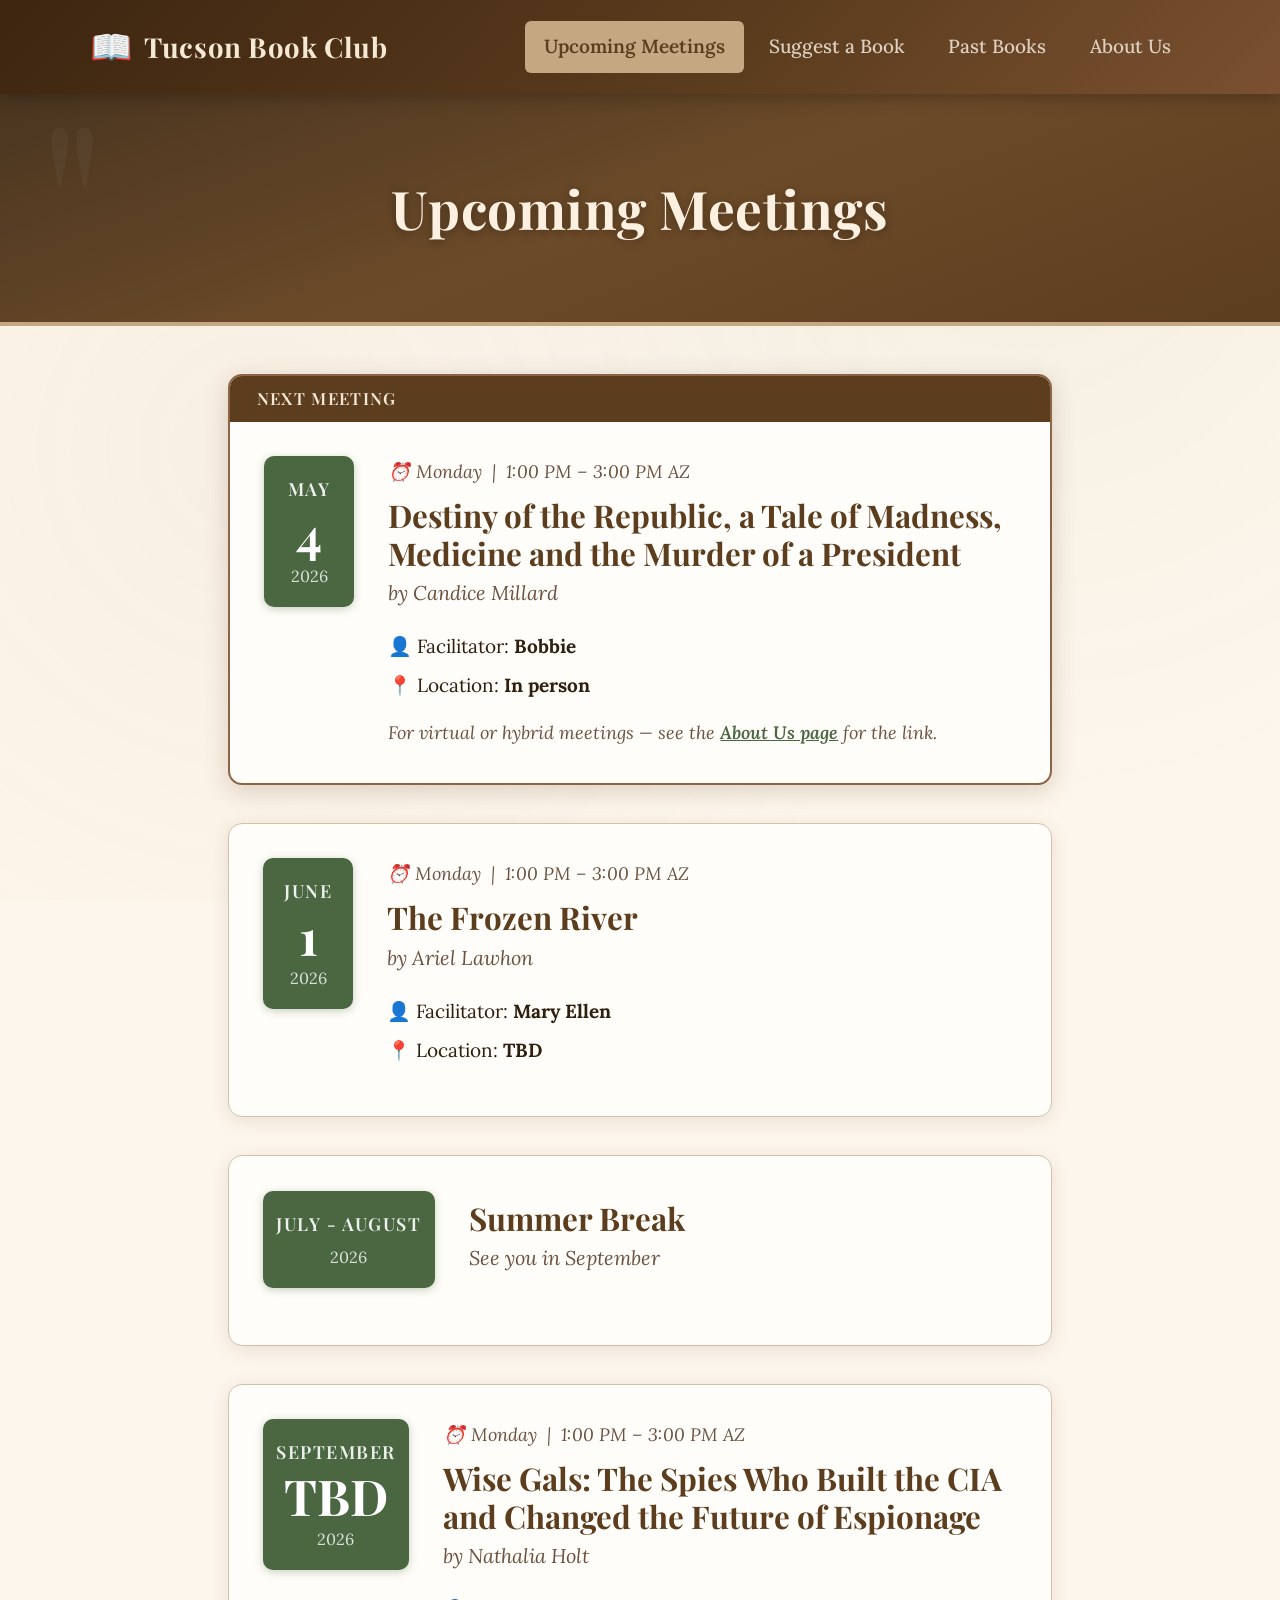
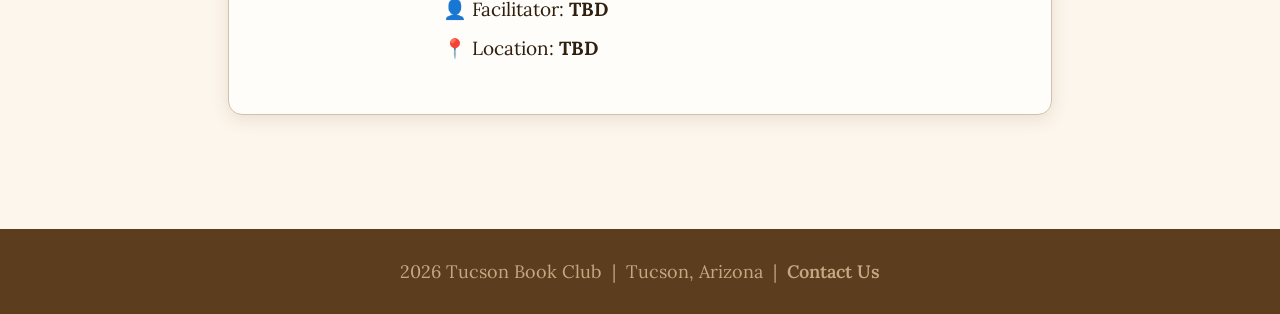
==== commit 698c7555: "Update index.html" ====
--- a/index.html
+++ b/index.html
@@ -48,7 +48,7 @@
           <p class="book-author">by Candice Millard</p>
           <div class="meeting-meta">
             <span class="meta-item">👤 Facilitator: <strong>Bobbie</strong></span>
-            <span class="meta-item">📍 Location: <strong>In Person</strong></span>
+            <span class="meta-item">📍 Location: <strong>In person</strong></span>
           </div>
           <p class="meeting-note">For virtual or hybrid meetings — see the <a href="about.html">About Us page</a> for the link.</p>
         </div>
@@ -79,15 +79,14 @@
         <div class="meeting-date-block">
           <span class="meeting-month">July - August</span>
           <span class="meeting-day"></span>
-          <span class="meeting-year"></span>
+          <span class="meeting-year">2026</span>
         </div>
         <div class="meeting-details">
           <div class="meeting-time"></div>
           <h2 class="book-title">Summer Break</h2>
           <p class="book-author"> See you in September</p>
           <div class="meeting-meta">
-            <span class="meta-item">👤 Facilitator: <strong>N/A</strong></span>
-            <span class="meta-item">📍 Location: <strong>N/A</strong></span>
+           
           </div>
         </div>
       </div>
--- a/style.css
+++ b/style.css
@@ -1,5 +1,5 @@
 /* =============================================
-   THE PAGE TURNERS BOOK CLUB — STYLESHEET
+   TUCSON BOOK CLUB — STYLESHEET
    Warm, elegant, senior-friendly design
    Large type, high contrast, generous spacing
    ============================================= */
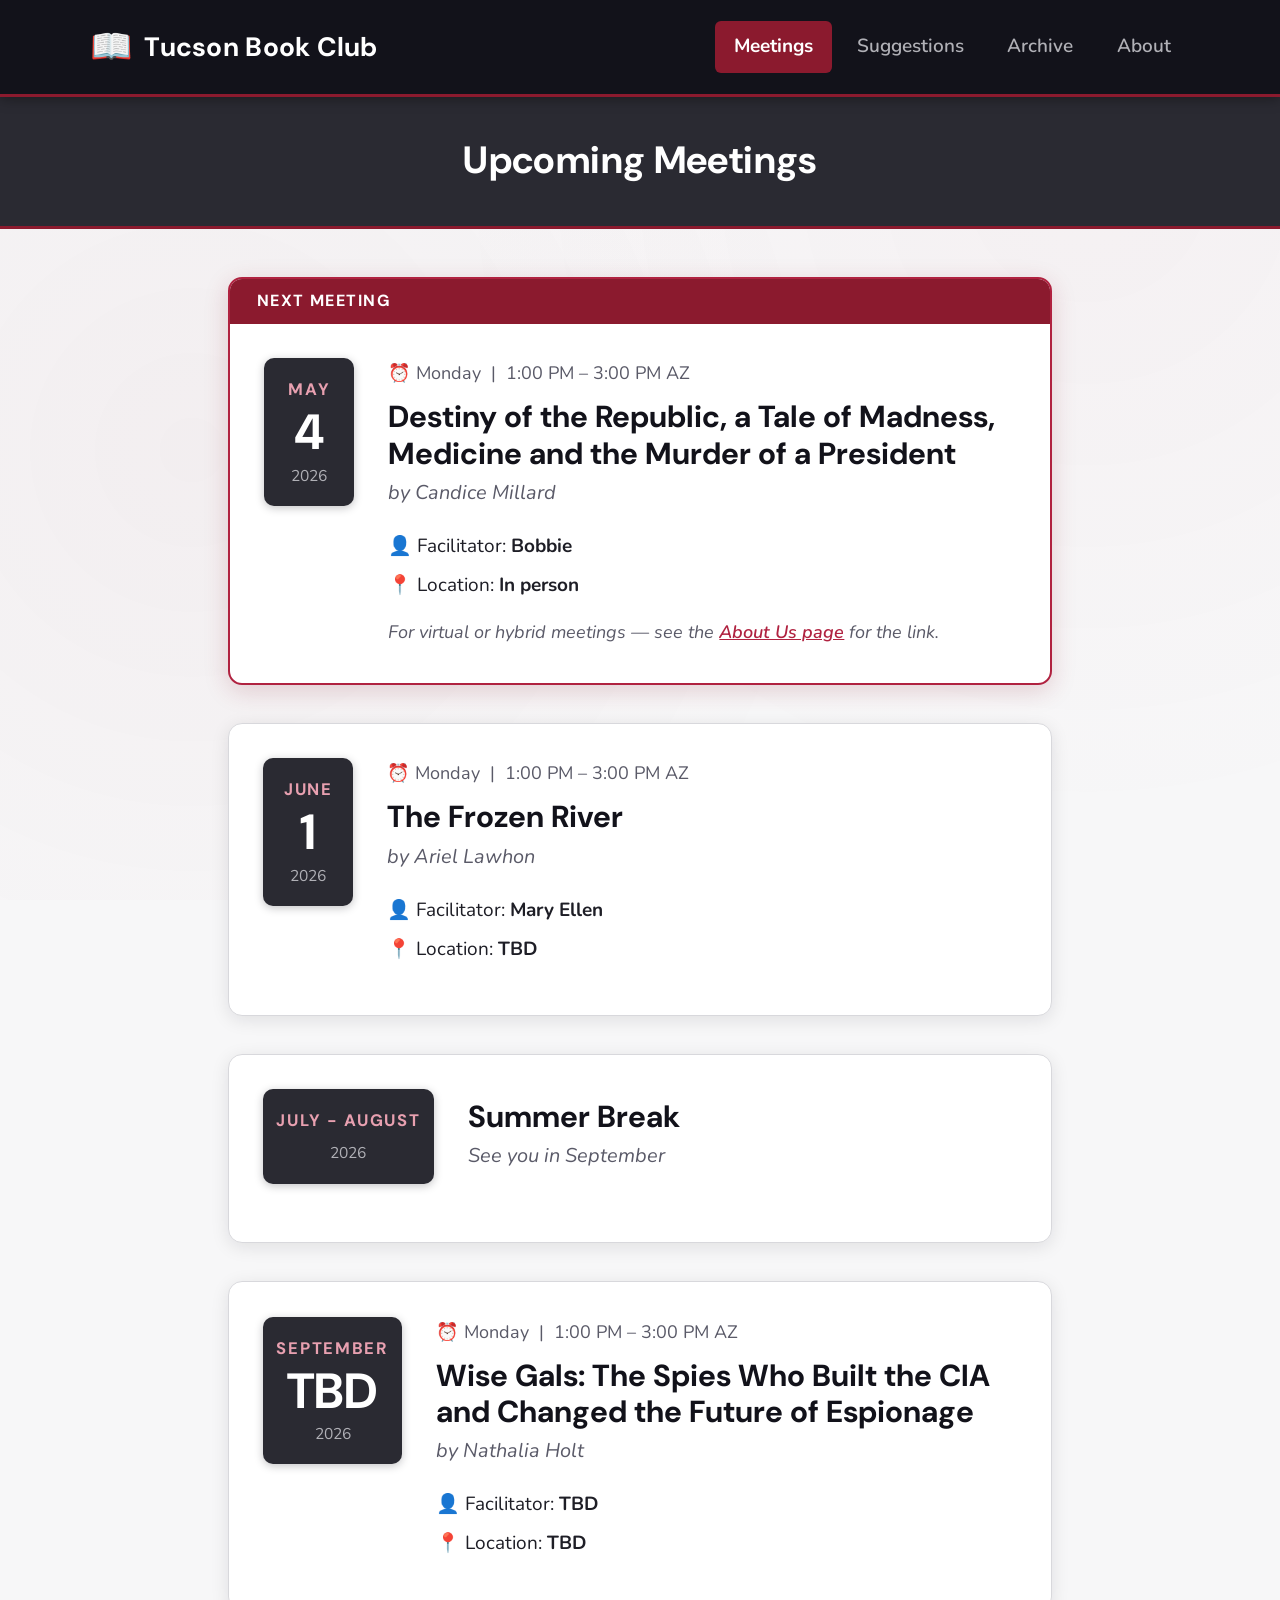
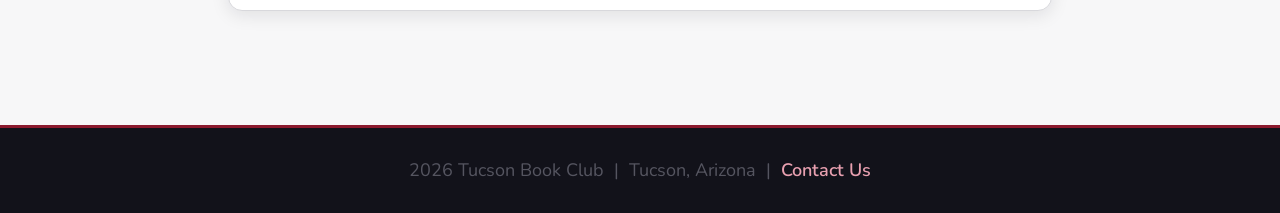
==== commit 6ff4b2f1: "Update index.html Nav headings" ====
--- a/index.html
+++ b/index.html
@@ -17,10 +17,10 @@
         <span class="logo-text">Tucson Book Club</span>
       </div>
       <nav>
-        <a href="index.html" class="nav-link active">Upcoming Meetings</a>
-        <a href="suggest.html" class="nav-link">Suggest a Book</a>
-        <a href="archive.html" class="nav-link">Past Books</a>
-        <a href="about.html" class="nav-link">About Us</a>
+        <a href="index.html" class="nav-link">Meetings</a>
+        <a href="suggest.html" class="nav-link">Suggestions</a>
+        <a href="archive.html" class="nav-link">Archive</a>
+        <a href="about.html" class="nav-link active">About</a>
       </nav>
     </div>
   </header>
--- a/style.css
+++ b/style.css
@@ -1,41 +1,43 @@
 /* =============================================
-   TUCSON BOOK CLUB — STYLESHEET
-   Warm, elegant, senior-friendly design
-   Large type, high contrast, generous spacing
+   THE PAGE TURNERS BOOK CLUB — STYLESHEET
+   Clean sans-serif design, senior-friendly
+   Black, grey, white with deep red & pink accents
    ============================================= */
 
-/* --- Google Fonts fallback --- */
-@import url('https://fonts.googleapis.com/css2?family=Playfair+Display:wght@400;600;700&family=Lora:ital,wght@0,400;0,500;1,400&display=swap');
+@import url('https://fonts.googleapis.com/css2?family=DM+Sans:wght@400;500;600;700&family=Nunito:wght@400;600;700&display=swap');
 
 /* --- CSS Variables --- */
 :root {
-  --cream:       #fdf6ec;
-  --warm-white:  #fffdf9;
-  --tan:         #e8d9c0;
-  --brown-light: #c4a882;
-  --brown:       #8b6545;
-  --brown-dark:  #5c3d1e;
-  --green:       #4a6741;
-  --green-light: #dde8db;
-  --text-main:   #2e1f0f;
-  --text-muted:  #6b5240;
-  --border:      #d4c0a8;
-  --shadow:      rgba(92, 61, 30, 0.12);
-  --font-display: 'Playfair Display', Georgia, serif;
-  --font-body:    'Lora', Georgia, serif;
+  --white:        #ffffff;
+  --off-white:    #f7f7f8;
+  --grey-light:   #e8e8ea;
+  --grey-mid:     #b0b0b6;
+  --grey-dark:    #555560;
+  --charcoal:     #2a2a32;
+  --black:        #12121a;
+  --red-deep:     #8b1a2e;
+  --red-mid:      #b02240;
+  --pink-soft:    #e8a0b0;
+  --pink-light:   #f5dde3;
+  --text-main:    #1e1e26;
+  --text-muted:   #5a5a68;
+  --border:       #d8d8dc;
+  --shadow:       rgba(18, 18, 26, 0.10);
+  --font-display: 'DM Sans', 'Segoe UI', Arial, sans-serif;
+  --font-body:    'Nunito', 'Segoe UI', Arial, sans-serif;
 }
 
 /* --- Reset & Base --- */
 *, *::before, *::after { box-sizing: border-box; margin: 0; padding: 0; }
 
 html {
-  font-size: 19px; /* Larger base size for seniors */
+  font-size: 19px;
   scroll-behavior: smooth;
 }
 
 body {
   font-family: var(--font-body);
-  background-color: var(--cream);
+  background-color: var(--off-white);
   color: var(--text-main);
   line-height: 1.75;
   min-height: 100vh;
@@ -43,14 +45,14 @@
   flex-direction: column;
 }
 
-/* Background texture */
+/* Subtle background */
 body::before {
   content: '';
   position: fixed;
   inset: 0;
   background-image:
-    radial-gradient(circle at 20% 50%, rgba(196,168,130,0.08) 0%, transparent 60%),
-    radial-gradient(circle at 80% 20%, rgba(74,103,65,0.05) 0%, transparent 50%);
+    radial-gradient(circle at 15% 50%, rgba(139,26,46,0.04) 0%, transparent 55%),
+    radial-gradient(circle at 85% 20%, rgba(176,34,64,0.03) 0%, transparent 50%);
   pointer-events: none;
   z-index: 0;
 }
@@ -62,13 +64,13 @@
 
 /* --- Header / Navigation --- */
 header {
-  background: var(--brown-dark);
-  background-image: linear-gradient(135deg, #3d2510 0%, #5c3d1e 60%, #7a5030 100%);
+  background: var(--black);
   padding: 0 2rem;
-  box-shadow: 0 3px 16px rgba(0,0,0,0.25);
+  box-shadow: 0 2px 12px rgba(0,0,0,0.35);
   position: sticky;
   top: 0;
   z-index: 100;
+  border-bottom: 3px solid var(--red-deep);
 }
 
 .header-inner {
@@ -92,10 +94,10 @@
 
 .logo-text {
   font-family: var(--font-display);
-  font-size: 1.45rem;
-  font-weight: 700;
-  color: #f5e8d5;
-  letter-spacing: 0.02em;
+  font-size: 1.4rem;
+  font-weight: 700;
+  color: var(--white);
+  letter-spacing: 0.01em;
   white-space: nowrap;
 }
 
@@ -108,8 +110,8 @@
 .nav-link {
   font-family: var(--font-body);
   font-size: 1rem;
-  font-weight: 500;
-  color: #ddd0c0;
+  font-weight: 600;
+  color: var(--grey-mid);
   text-decoration: none;
   padding: 0.5rem 1rem;
   border-radius: 6px;
@@ -118,53 +120,40 @@
 }
 
 .nav-link:hover {
-  background: rgba(255,255,255,0.15);
-  color: #fff;
+  background: rgba(255,255,255,0.1);
+  color: var(--white);
 }
 
 .nav-link.active {
-  background: var(--brown-light);
-  color: var(--brown-dark);
-  font-weight: 600;
-}
-
-/* --- Hero Banner --- */
+  background: var(--red-deep);
+  color: var(--white);
+  font-weight: 700;
+}
+
+/* --- Hero Banner (shorter) --- */
 .hero {
-  background: linear-gradient(160deg, #4a3520 0%, #6b4a28 50%, #5c3d1e 100%);
-  color: #fdf0e0;
+  background: var(--charcoal);
+  color: var(--white);
   text-align: center;
-  padding: 3.5rem 2rem 3rem;
-  border-bottom: 4px solid var(--brown-light);
+  padding: 1.6rem 2rem 1.4rem;
+  border-bottom: 3px solid var(--red-deep);
   position: relative;
   overflow: hidden;
 }
 
-.hero::before {
-  content: '"';
-  position: absolute;
-  top: -0.5rem;
-  left: 2rem;
-  font-family: var(--font-display);
-  font-size: 12rem;
-  color: rgba(255,255,255,0.04);
-  line-height: 1;
-  pointer-events: none;
-}
-
 .hero h1 {
   font-family: var(--font-display);
-  font-size: 2.8rem;
+  font-size: 2rem;
   font-weight: 700;
   letter-spacing: 0.01em;
-  margin-bottom: 0.6rem;
-  text-shadow: 0 2px 8px rgba(0,0,0,0.3);
+  margin-bottom: 0.3rem;
+  color: var(--white);
 }
 
 .hero-sub {
-  font-size: 1.15rem;
-  color: #e8d4bc;
-  font-style: italic;
-  max-width: 600px;
+  font-size: 1rem;
+  color: var(--grey-mid);
+  max-width: 580px;
   margin: 0 auto;
 }
 
@@ -178,7 +167,7 @@
 
 /* --- Meeting Cards --- */
 .meeting-card {
-  background: var(--warm-white);
+  background: var(--white);
   border: 1.5px solid var(--border);
   border-radius: 14px;
   margin-bottom: 2rem;
@@ -188,23 +177,23 @@
 }
 
 .meeting-card:hover {
-  box-shadow: 0 8px 28px rgba(92,61,30,0.18);
+  box-shadow: 0 8px 28px rgba(18,18,26,0.16);
   transform: translateY(-2px);
 }
 
 .meeting-card.featured {
-  border-color: var(--brown);
+  border-color: var(--red-mid);
   border-width: 2px;
-  box-shadow: 0 6px 24px rgba(92,61,30,0.2);
+  box-shadow: 0 6px 24px rgba(139,26,46,0.18);
 }
 
 .meeting-badge {
-  background: var(--brown-dark);
-  color: #f5e8d5;
-  font-family: var(--font-display);
-  font-size: 0.88rem;
-  font-weight: 600;
-  letter-spacing: 0.08em;
+  background: var(--red-deep);
+  color: var(--white);
+  font-family: var(--font-display);
+  font-size: 0.85rem;
+  font-weight: 700;
+  letter-spacing: 0.09em;
   text-transform: uppercase;
   padding: 0.45rem 1.4rem;
 }
@@ -217,24 +206,24 @@
 }
 
 .meeting-date-block {
-  background: var(--green);
+  background: var(--charcoal);
   color: white;
   border-radius: 10px;
   min-width: 90px;
   text-align: center;
   padding: 0.9rem 0.7rem;
   flex-shrink: 0;
-  box-shadow: 0 2px 8px rgba(74,103,65,0.3);
+  box-shadow: 0 2px 8px rgba(18,18,26,0.25);
 }
 
 .meeting-month {
   display: block;
   font-family: var(--font-display);
-  font-size: 0.95rem;
-  font-weight: 600;
+  font-size: 0.88rem;
+  font-weight: 700;
   text-transform: uppercase;
-  letter-spacing: 0.08em;
-  opacity: 0.9;
+  letter-spacing: 0.1em;
+  color: var(--pink-soft);
 }
 
 .meeting-day {
@@ -244,12 +233,13 @@
   font-weight: 700;
   line-height: 1;
   margin: 0.2rem 0;
+  color: var(--white);
 }
 
 .meeting-year {
   display: block;
-  font-size: 0.85rem;
-  opacity: 0.8;
+  font-size: 0.82rem;
+  color: var(--grey-mid);
 }
 
 .meeting-details { flex: 1; }
@@ -258,14 +248,13 @@
   font-size: 0.95rem;
   color: var(--text-muted);
   margin-bottom: 0.5rem;
-  font-style: italic;
 }
 
 .book-title {
   font-family: var(--font-display);
-  font-size: 1.65rem;
-  font-weight: 700;
-  color: var(--brown-dark);
+  font-size: 1.6rem;
+  font-weight: 700;
+  color: var(--black);
   line-height: 1.2;
   margin-bottom: 0.2rem;
 }
@@ -296,13 +285,13 @@
 }
 
 .meeting-note a {
-  color: var(--green);
+  color: var(--red-mid);
   font-weight: 600;
 }
 
 /* --- Suggest Form --- */
 .form-card {
-  background: var(--warm-white);
+  background: var(--white);
   border: 1.5px solid var(--border);
   border-radius: 14px;
   padding: 2.5rem;
@@ -318,7 +307,7 @@
   border-bottom: 1px solid var(--border);
 }
 
-.required-star { color: #b33; font-weight: 700; }
+.required-star { color: var(--red-mid); font-weight: 700; }
 
 .form-group {
   margin-bottom: 1.6rem;
@@ -327,8 +316,8 @@
 label {
   display: block;
   font-size: 1.05rem;
-  font-weight: 600;
-  color: var(--brown-dark);
+  font-weight: 700;
+  color: var(--charcoal);
   margin-bottom: 0.5rem;
   font-family: var(--font-display);
 }
@@ -340,7 +329,7 @@
   font-family: var(--font-body);
   font-size: 1.05rem;
   color: var(--text-main);
-  background: var(--cream);
+  background: var(--off-white);
   border: 2px solid var(--border);
   border-radius: 8px;
   transition: border-color 0.2s, box-shadow 0.2s;
@@ -350,41 +339,41 @@
 input[type="text"]:focus,
 textarea:focus {
   outline: none;
-  border-color: var(--brown);
-  box-shadow: 0 0 0 3px rgba(139,101,69,0.15);
+  border-color: var(--red-mid);
+  box-shadow: 0 0 0 3px rgba(176,34,64,0.12);
 }
 
 textarea { resize: vertical; }
 
 .btn-primary {
   display: inline-block;
-  background: var(--brown-dark);
-  color: #f5e8d5;
-  font-family: var(--font-display);
-  font-size: 1.15rem;
-  font-weight: 600;
+  background: var(--red-deep);
+  color: var(--white);
+  font-family: var(--font-display);
+  font-size: 1.1rem;
+  font-weight: 700;
   padding: 0.9rem 2.2rem;
   border: none;
   border-radius: 8px;
   cursor: pointer;
   transition: background 0.2s, transform 0.15s, box-shadow 0.2s;
-  box-shadow: 0 3px 10px rgba(92,61,30,0.25);
+  box-shadow: 0 3px 10px rgba(139,26,46,0.3);
   letter-spacing: 0.02em;
 }
 
 .btn-primary:hover {
-  background: #3d2510;
+  background: var(--red-mid);
   transform: translateY(-1px);
-  box-shadow: 0 5px 16px rgba(92,61,30,0.3);
+  box-shadow: 0 5px 16px rgba(139,26,46,0.35);
 }
 
 .btn-secondary {
   display: inline-block;
-  background: var(--green);
-  color: white;
+  background: var(--charcoal);
+  color: var(--white);
   font-family: var(--font-display);
   font-size: 1.05rem;
-  font-weight: 600;
+  font-weight: 700;
   padding: 0.75rem 1.8rem;
   border: none;
   border-radius: 8px;
@@ -393,7 +382,7 @@
   transition: background 0.2s;
 }
 
-.btn-secondary:hover { background: var(--green-dark, #3a5632); }
+.btn-secondary:hover { background: var(--black); }
 
 /* Success box */
 .success-box {
@@ -404,7 +393,7 @@
 .success-box h2 {
   font-family: var(--font-display);
   font-size: 1.8rem;
-  color: var(--brown-dark);
+  color: var(--charcoal);
   margin-bottom: 0.6rem;
 }
 .success-box p { font-size: 1.05rem; color: var(--text-muted); }
@@ -414,8 +403,9 @@
 
 .section-title {
   font-family: var(--font-display);
-  font-size: 1.6rem;
-  color: var(--brown-dark);
+  font-size: 1.55rem;
+  font-weight: 700;
+  color: var(--charcoal);
   margin-bottom: 0.5rem;
 }
 
@@ -427,7 +417,7 @@
 }
 
 .suggestion-item {
-  background: var(--warm-white);
+  background: var(--white);
   border: 1.5px solid var(--border);
   border-radius: 10px;
   padding: 1.2rem 1.5rem;
@@ -438,7 +428,8 @@
 .suggestion-item h3 {
   font-family: var(--font-display);
   font-size: 1.2rem;
-  color: var(--brown-dark);
+  font-weight: 700;
+  color: var(--black);
   margin-bottom: 0.2rem;
 }
 
@@ -467,9 +458,10 @@
 
 .year-heading {
   font-family: var(--font-display);
-  font-size: 2rem;
-  color: var(--brown-dark);
-  border-bottom: 3px solid var(--brown-light);
+  font-size: 1.9rem;
+  font-weight: 700;
+  color: var(--charcoal);
+  border-bottom: 3px solid var(--red-deep);
   padding-bottom: 0.5rem;
   margin-bottom: 1.5rem;
 }
@@ -481,7 +473,7 @@
 }
 
 .archive-card {
-  background: var(--warm-white);
+  background: var(--white);
   border: 1.5px solid var(--border);
   border-radius: 12px;
   padding: 1.4rem 1.6rem;
@@ -490,23 +482,24 @@
 }
 
 .archive-card:hover {
-  box-shadow: 0 5px 18px rgba(92,61,30,0.18);
+  box-shadow: 0 5px 18px rgba(18,18,26,0.15);
   transform: translateY(-2px);
 }
 
 .archive-month {
-  font-size: 0.88rem;
+  font-size: 0.85rem;
   text-transform: uppercase;
-  letter-spacing: 0.07em;
-  color: var(--green);
-  font-weight: 600;
+  letter-spacing: 0.08em;
+  color: var(--red-mid);
+  font-weight: 700;
   margin-bottom: 0.4rem;
 }
 
 .archive-title {
   font-family: var(--font-display);
-  font-size: 1.15rem;
-  color: var(--brown-dark);
+  font-size: 1.12rem;
+  font-weight: 700;
+  color: var(--black);
   margin-bottom: 0.2rem;
   line-height: 1.3;
 }
@@ -540,7 +533,7 @@
 
 /* Zoom card */
 .zoom-card {
-  background: linear-gradient(135deg, #4a6741, #3a5632);
+  background: var(--charcoal);
   color: white;
   border-radius: 14px;
   padding: 2rem 2.2rem;
@@ -548,7 +541,8 @@
   align-items: center;
   gap: 1.8rem;
   margin-bottom: 3rem;
-  box-shadow: 0 6px 20px rgba(74,103,65,0.3);
+  box-shadow: 0 6px 20px rgba(18,18,26,0.25);
+  border-left: 5px solid var(--red-deep);
 }
 
 .zoom-icon { font-size: 3rem; flex-shrink: 0; }
@@ -556,19 +550,20 @@
 .zoom-info h2 {
   font-family: var(--font-display);
   font-size: 1.5rem;
+  font-weight: 700;
   margin-bottom: 0.4rem;
 }
 
 .zoom-info p {
   font-size: 1rem;
-  opacity: 0.9;
+  color: var(--grey-mid);
   margin-bottom: 1rem;
 }
 
 .zoom-link-btn {
   display: inline-block;
-  background: white;
-  color: #3a5632;
+  background: var(--red-deep);
+  color: var(--white);
   font-family: var(--font-display);
   font-size: 1.05rem;
   font-weight: 700;
@@ -576,18 +571,19 @@
   border-radius: 8px;
   text-decoration: none;
   transition: background 0.2s, transform 0.15s;
-  box-shadow: 0 2px 8px rgba(0,0,0,0.15);
+  box-shadow: 0 2px 8px rgba(139,26,46,0.35);
 }
 
 .zoom-link-btn:hover {
-  background: #f0fde8;
+  background: var(--red-mid);
   transform: translateY(-1px);
 }
 
 .zoom-id {
   margin-top: 0.8rem !important;
   font-size: 0.95rem !important;
-  opacity: 0.85;
+  color: var(--grey-mid) !important;
+  opacity: 1 !important;
 }
 
 /* Contact grid */
@@ -599,7 +595,7 @@
 }
 
 .contact-card {
-  background: var(--warm-white);
+  background: var(--white);
   border: 1.5px solid var(--border);
   border-radius: 14px;
   padding: 1.8rem;
@@ -609,30 +605,31 @@
 }
 
 .contact-card:hover {
-  box-shadow: 0 6px 22px rgba(92,61,30,0.18);
+  box-shadow: 0 6px 22px rgba(18,18,26,0.15);
   transform: translateY(-2px);
 }
 
 .contact-avatar {
   width: 68px;
   height: 68px;
-  background: var(--brown-dark);
-  color: #f5e8d5;
+  background: var(--red-deep);
+  color: var(--white);
   border-radius: 50%;
   display: flex;
   align-items: center;
   justify-content: center;
   font-family: var(--font-display);
-  font-size: 1.4rem;
+  font-size: 1.35rem;
   font-weight: 700;
   margin: 0 auto 1rem;
-  box-shadow: 0 3px 10px rgba(92,61,30,0.25);
+  box-shadow: 0 3px 10px rgba(139,26,46,0.3);
 }
 
 .contact-name {
   font-family: var(--font-display);
   font-size: 1.2rem;
-  color: var(--brown-dark);
+  font-weight: 700;
+  color: var(--black);
   margin-bottom: 0.2rem;
 }
 
@@ -645,8 +642,8 @@
 
 .contact-email {
   display: block;
-  color: var(--green);
-  font-weight: 600;
+  color: var(--red-mid);
+  font-weight: 700;
   text-decoration: none;
   font-size: 0.95rem;
   word-break: break-all;
@@ -663,16 +660,17 @@
 
 /* --- Footer --- */
 footer {
-  background: var(--brown-dark);
-  color: #c4a882;
+  background: var(--black);
+  color: var(--grey-dark);
   text-align: center;
   padding: 1.4rem 2rem;
   font-size: 0.95rem;
   margin-top: auto;
+  border-top: 3px solid var(--red-deep);
 }
 
 footer a {
-  color: var(--brown-light);
+  color: var(--pink-soft);
   text-decoration: none;
   font-weight: 600;
 }
@@ -680,7 +678,7 @@
 footer a:hover { text-decoration: underline; }
 
 /* --- Links --- */
-a { color: var(--brown); }
+a { color: var(--red-mid); }
 
 /* --- Responsive --- */
 @media (max-width: 700px) {
@@ -691,12 +689,13 @@
   nav { gap: 0.2rem; }
   .nav-link { font-size: 0.92rem; padding: 0.45rem 0.75rem; }
 
-  .hero h1 { font-size: 2rem; }
+  .hero { padding: 1.2rem 1.5rem 1rem; }
+  .hero h1 { font-size: 1.65rem; }
 
   .meeting-body { flex-direction: column; gap: 1rem; }
   .meeting-date-block { min-width: unset; width: 90px; }
 
-  .zoom-card { flex-direction: column; text-align: center; }
+  .zoom-card { flex-direction: column; text-align: center; border-left: none; border-top: 5px solid var(--red-deep); }
 
   .form-card { padding: 1.5rem; }
 
@@ -705,5 +704,5 @@
 
 @media (max-width: 480px) {
   .logo-text { font-size: 1.2rem; }
-  .hero h1 { font-size: 1.7rem; }
-}
+  .hero h1 { font-size: 1.45rem; }
+}
